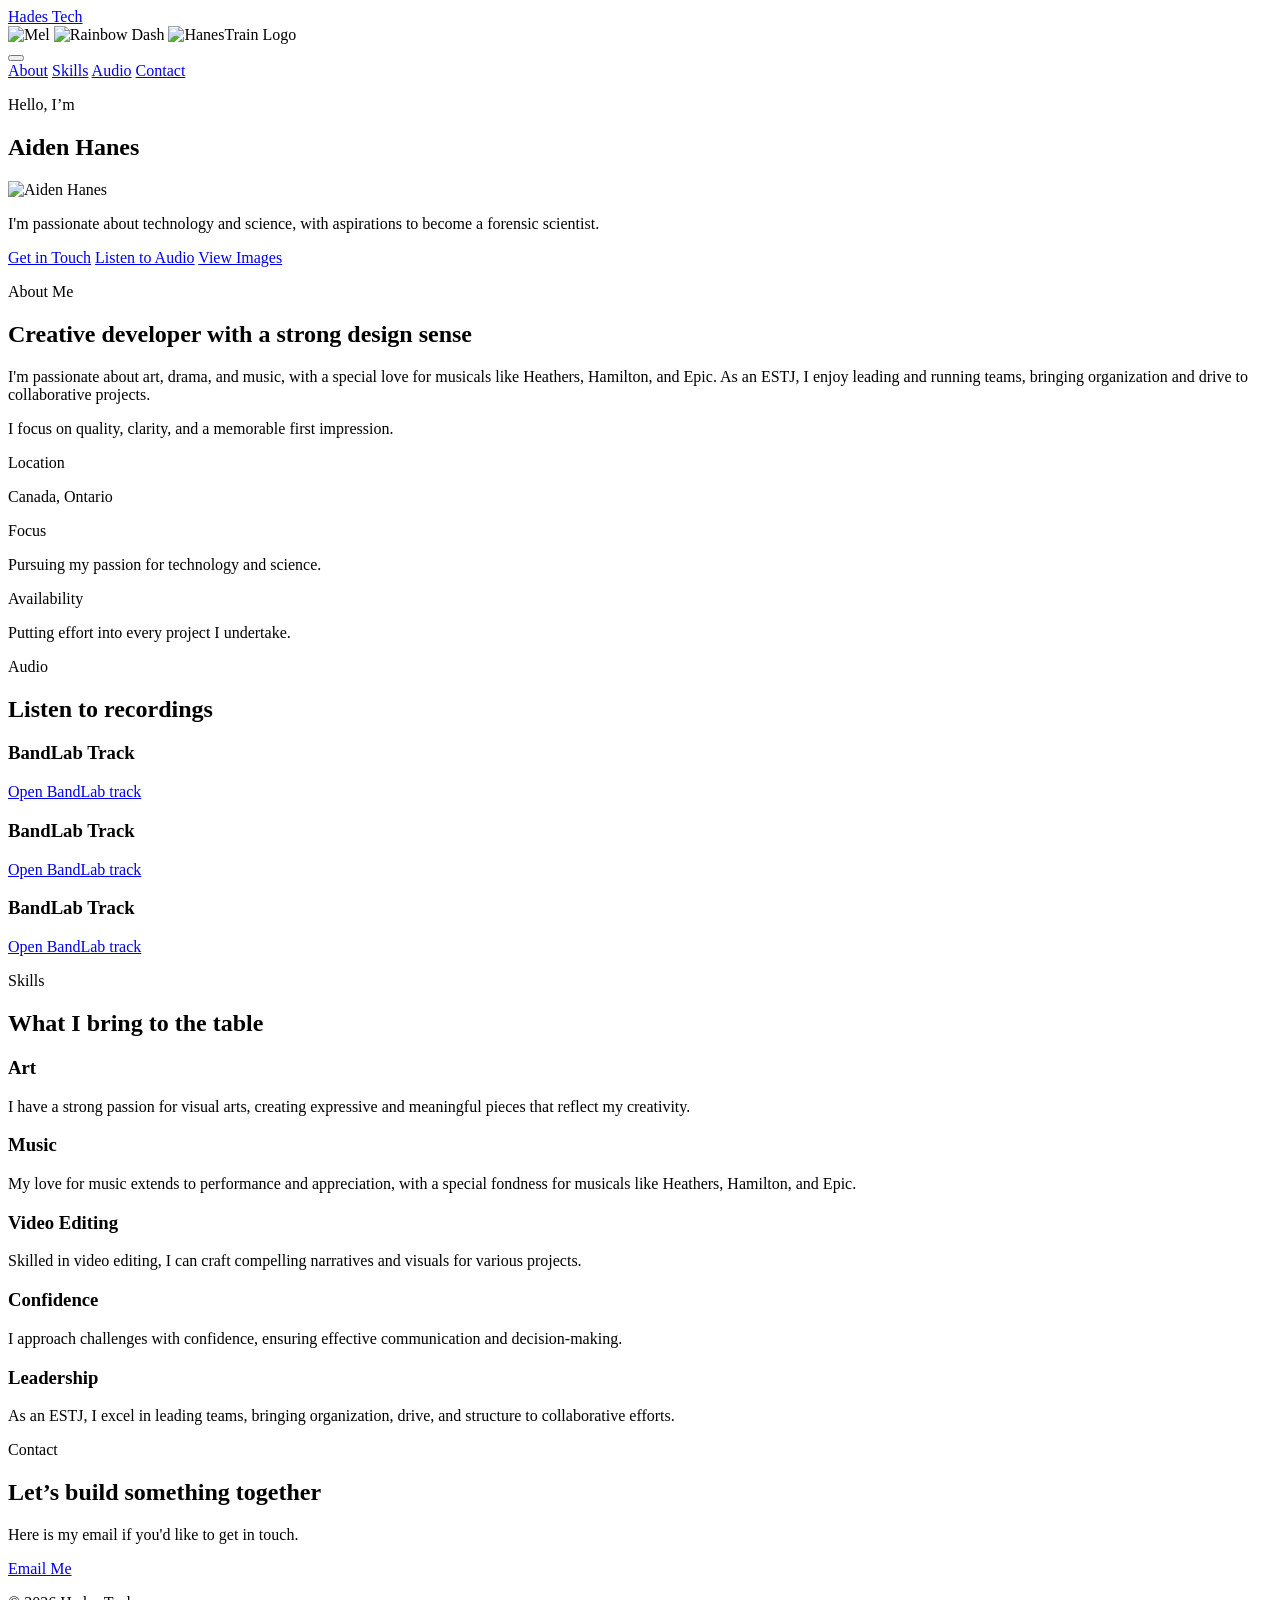
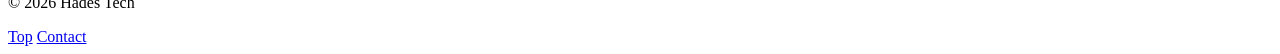
==== index.html @ f9fb09ff "Update index.html" ====
<!DOCTYPE html>
<html lang="en">
<head>
  <meta charset="UTF-8" />
  <meta name="viewport" content="width=device-width, initial-scale=1.0" />
  <title>Portfolio | Hades Tech</title>
  <link rel="stylesheet" href="style.css" />
</head>
<body>
  <header class="site-header">
    <div class="container header-inner">
      <a class="brand" href="#hero">Hades Tech</a>
      <div class="header-images">
        <img src="assets/images/mel.jpg" alt="Mel" width="40" height="40">
        <img src="assets/images/rainbowdash.png" alt="Rainbow Dash" width="40" height="40">
        <img src="assets/images/hanestrain-logo.png" alt="HanesTrain Logo" width="40" height="40">
      </div>
      <button class="menu-toggle" aria-label="Open navigation menu">
        <span></span>
        <span></span>
        <span></span>
      </button>
      <nav class="site-nav">
        <a href="#about">About</a>
        <a href="#skills">Skills</a>
        <a href="#audio">Audio</a>
       <a href="#contact">Contact</a>
      </nav>
    </div>
  </header>

  <main>
    <section id="hero" class="hero-section">
      <div class="container hero-content">
        <div>
          <p class="eyebrow">Hello, I’m</p>
          <h1>Aiden Hanes</h1>
          <img src="assets/images/mel.jpg" alt="Aiden Hanes" class="hero-image">
          <p class="hero-copy">
            I'm passionate about technology and science, with aspirations to become a forensic scientist.
          </p>
          <div class="hero-actions">
            <a class="button button-secondary" href="#contact">Get in Touch</a>
            <a class="button button-primary" href="#audio">Listen to Audio</a>
            <a class="button button-primary" href="image.html">View Images</a>
          </div>
        </div>
      </div>
    </section>

    <section id="about" class="section about-section">
      <div class="container section-grid">
        <div>
          <p class="section-label">About Me</p>
          <h2>Creative developer with a strong design sense</h2>
          <p>
            I'm passionate about art, drama, and music, with a special love for musicals like Heathers, Hamilton, and Epic. As an ESTJ, I enjoy leading and running teams, bringing organization and drive to collaborative projects.
          </p>
          <p>
             I focus on quality, clarity, and a memorable first impression.
          </p>
        </div>
        <div class="about-details">
          <div class="detail-card">
            <p class="detail-title">Location</p>
            <p>Canada, Ontario</p>
          </div>
          <div class="detail-card">
            <p class="detail-title">Focus</p>
            <p>Pursuing my passion for technology and science.</p>
          </div>
          <div class="detail-card">
            <p class="detail-title">Availability</p>
            <p>Putting effort into every project I undertake.</p>
          </div>
        </div>
      </div>
    </section>

    <section id="audio" class="section audio-section">
      <div class="container">
        <div class="section-header">
          <p class="section-label">Audio</p>
          <h2>Listen to recordings</h2>
        </div>
        <div class="audio-list">
          <article class="audio-card">
            <h3>BandLab Track</h3>
            <a class="audio-link" href="https://www.bandlab.com/track/e46d79a3-b43d-40a4-a438-607694c94a13?revId=f50d3609-789a-417a-8b14-43572eb4eda4" target="_blank" rel="noreferrer noopener">Open BandLab track</a>
          </article>
          <article class="audio-card">
            <h3>BandLab Track</h3>
            <a class="audio-link" href="https://www.bandlab.com/track/a0959986-128b-457a-b15f-94174213eafe?revId=00a93d42-bb22-49bb-a72e-1520cf7371cc" target="_blank" rel="noreferrer noopener">Open BandLab track</a>
          </article>
          <article class="audio-card">
            <h3>BandLab Track</h3>
            <a class="audio-link" href="https://www.bandlab.com/track/ae954075-3b9d-4df1-83f7-72c7af683a1f?revId=da7f4cff-ddca-462a-9aca-6076409076db" target="_blank" rel="noreferrer noopener">Open BandLab track</a>
          </article>
        </div>
      </div>
    </section>

    <section id="skills" class="section skills-section">
      <div class="container">
        <div class="section-header">
          <p class="section-label">Skills</p>
          <h2>What I bring to the table</h2>
        </div>
        <div class="skills-list">
          <div class="skill-item">
            <h3>Art</h3>
            <p>I have a strong passion for visual arts, creating expressive and meaningful pieces that reflect my creativity.</p>
          </div>
          <div class="skill-item">
            <h3>Music</h3>
            <p>My love for music extends to performance and appreciation, with a special fondness for musicals like Heathers, Hamilton, and Epic.</p>
          </div>
          <div class="skill-item">
            <h3>Video Editing</h3>
            <p>Skilled in video editing, I can craft compelling narratives and visuals for various projects.</p>
          </div>
          <div class="skill-item">
            <h3>Confidence</h3>
            <p>I approach challenges with confidence, ensuring effective communication and decision-making.</p>
          </div>
          <div class="skill-item">
            <h3>Leadership</h3>
            <p>As an ESTJ, I excel in leading teams, bringing organization, drive, and structure to collaborative efforts.</p>
          </div>
        </div>
      </div>
    </section>

    <section id="contact" class="section contact-section">
      <div class="container">
        <div class="section-header">
          <p class="section-label">Contact</p>
          <h2>Let’s build something together</h2>
        </div>
        <div class="contact-panel">
          <p>Here is my email if you'd like to get in touch.</p>
          <a class="button button-primary" href="mailto:inelly216@gmail.com">Email Me</a>
        </div>
      </div>
    </section>

  </main>

  <footer class="site-footer">
    <div class="container footer-content">
      <p>© 2026 Hades Tech</p>
      <div class="footer-links">
        <a href="#hero">Top</a>
        <a href="#contact">Contact</a>
      </div>
    </div>
  </footer>

  <script src="script.js"></script>
</body>
</html>
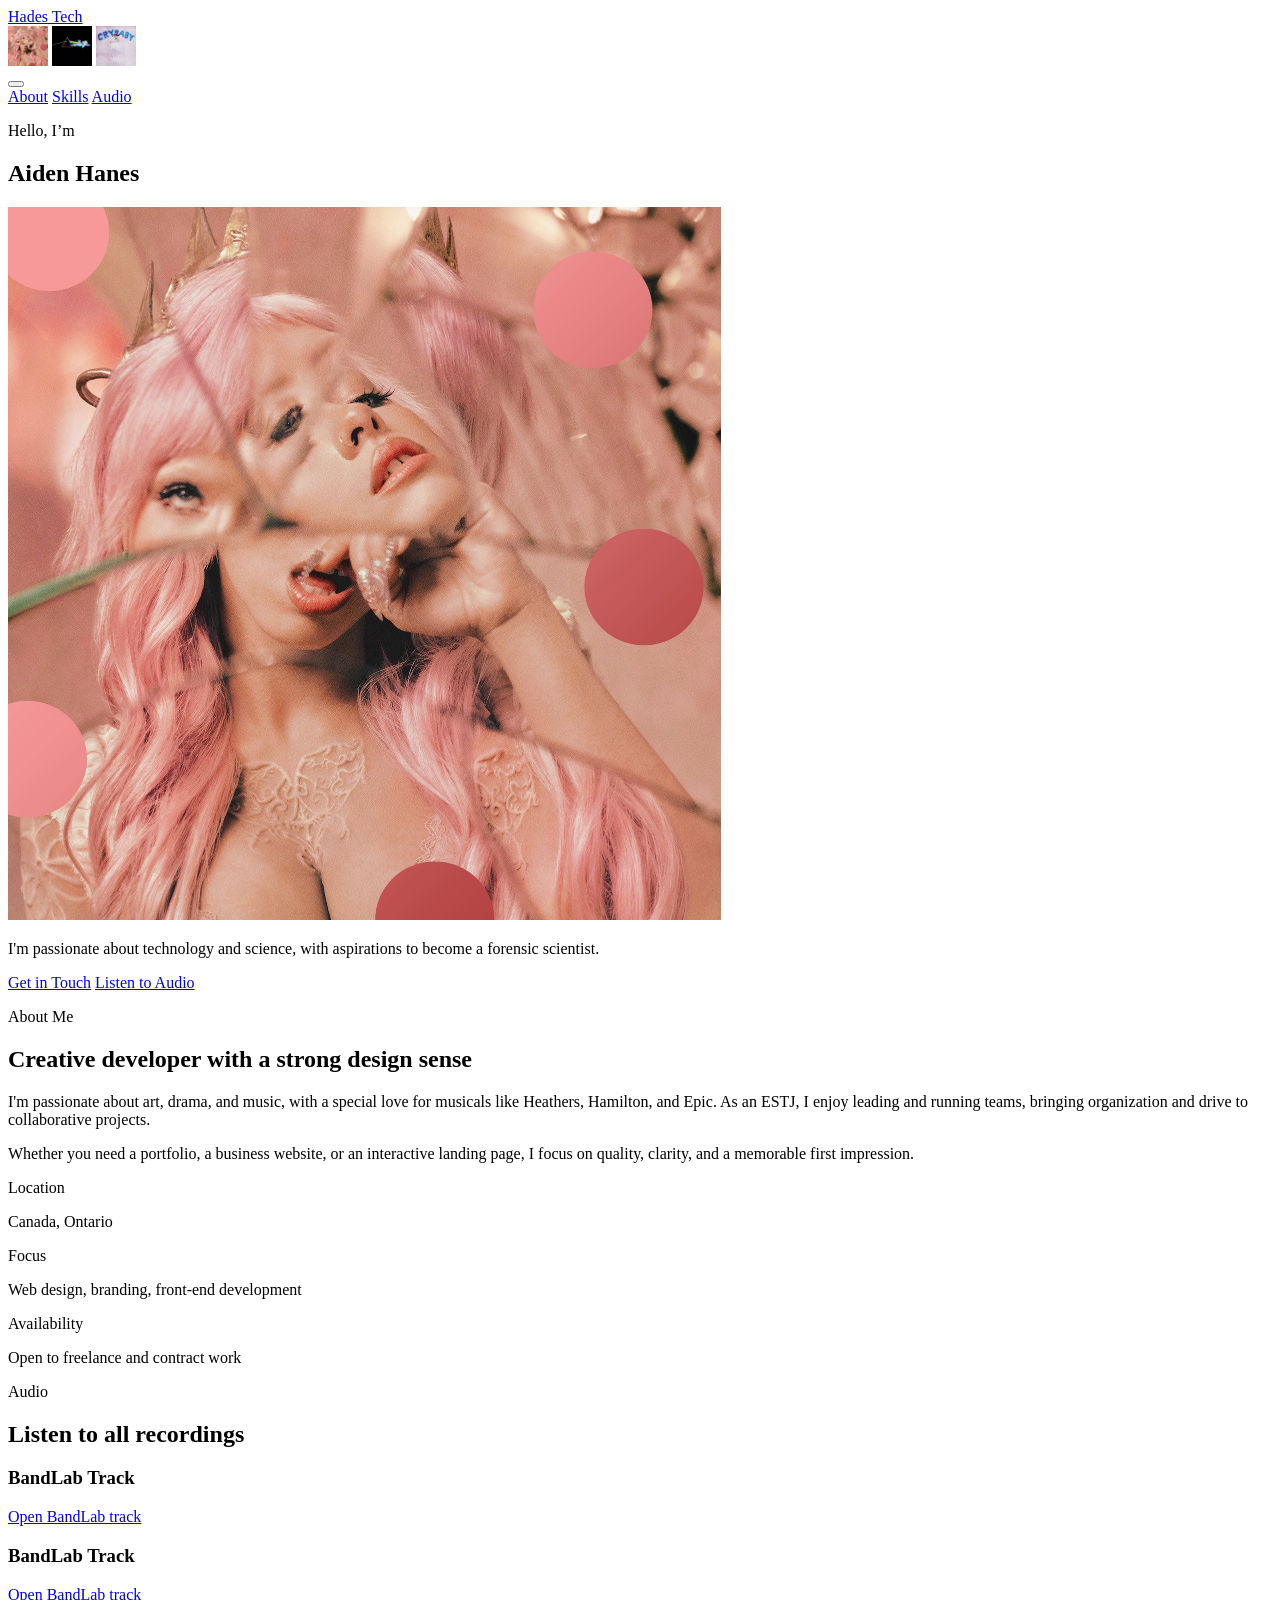
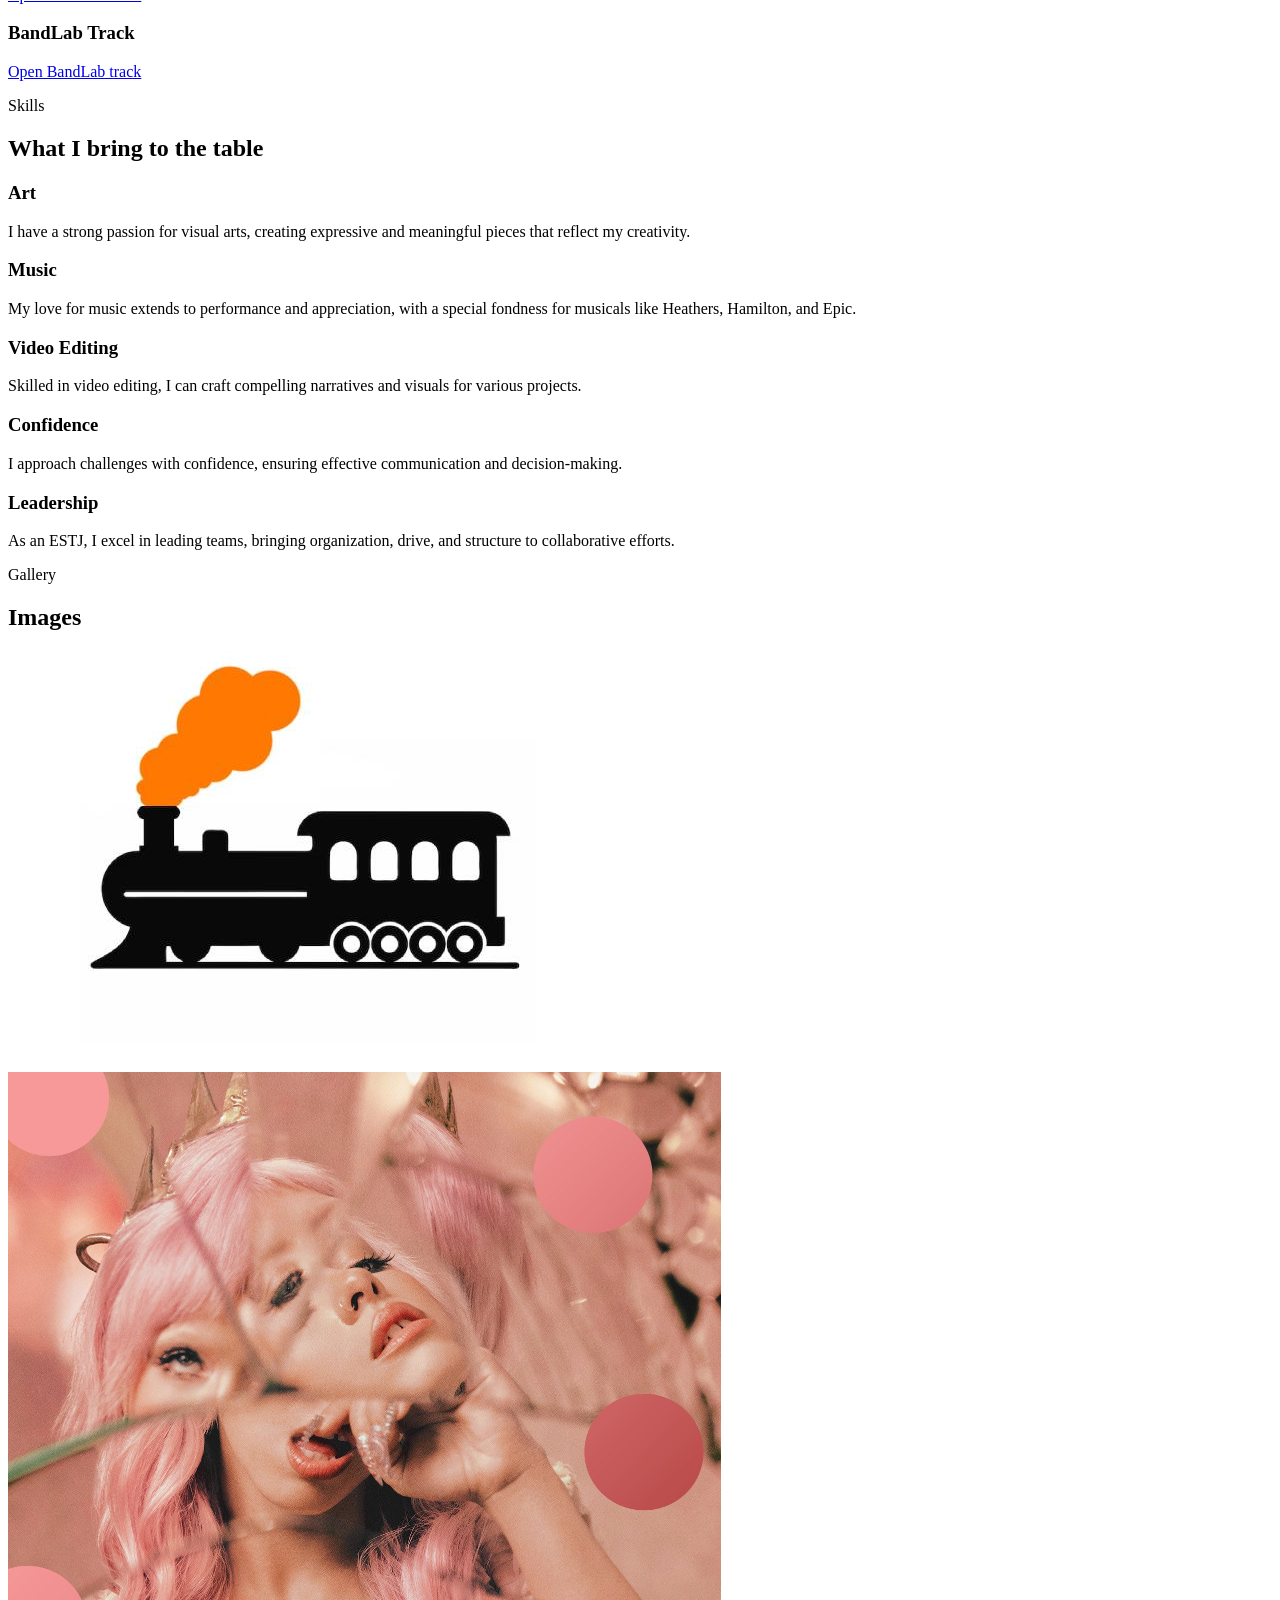
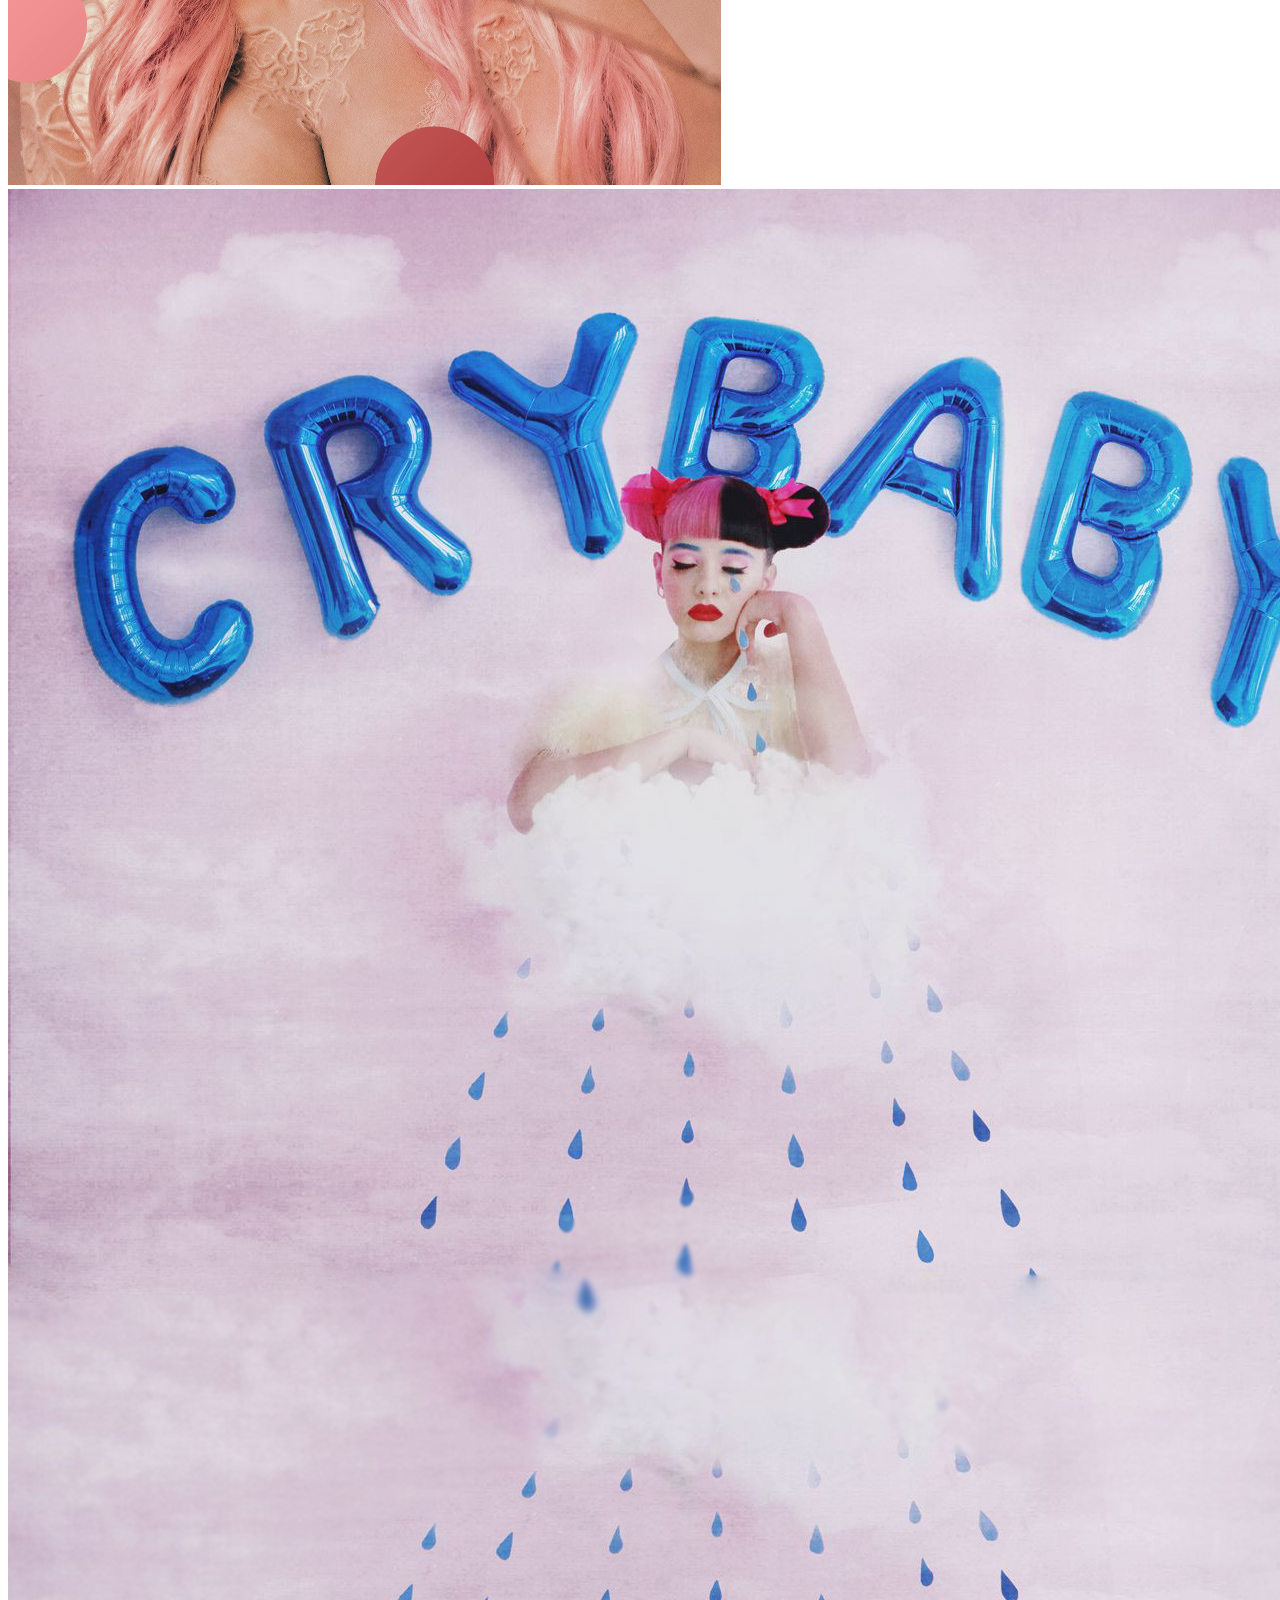
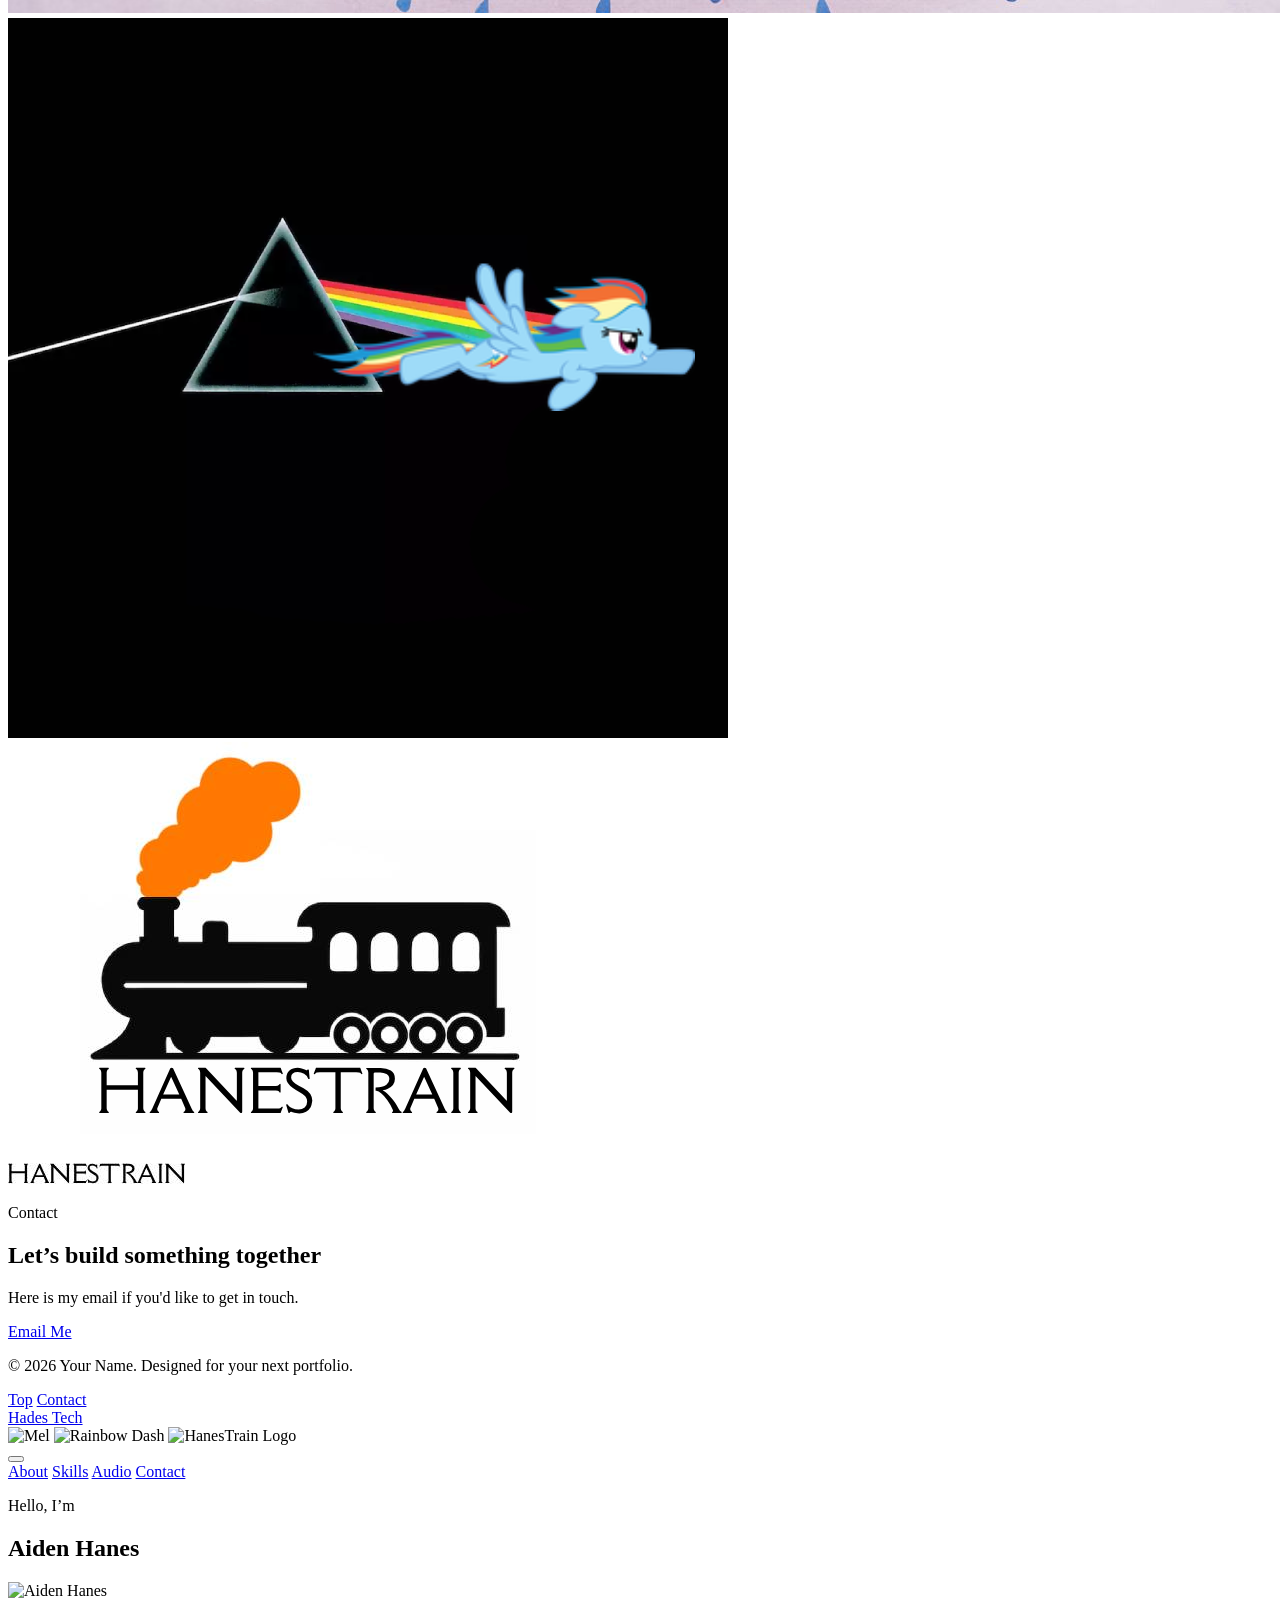
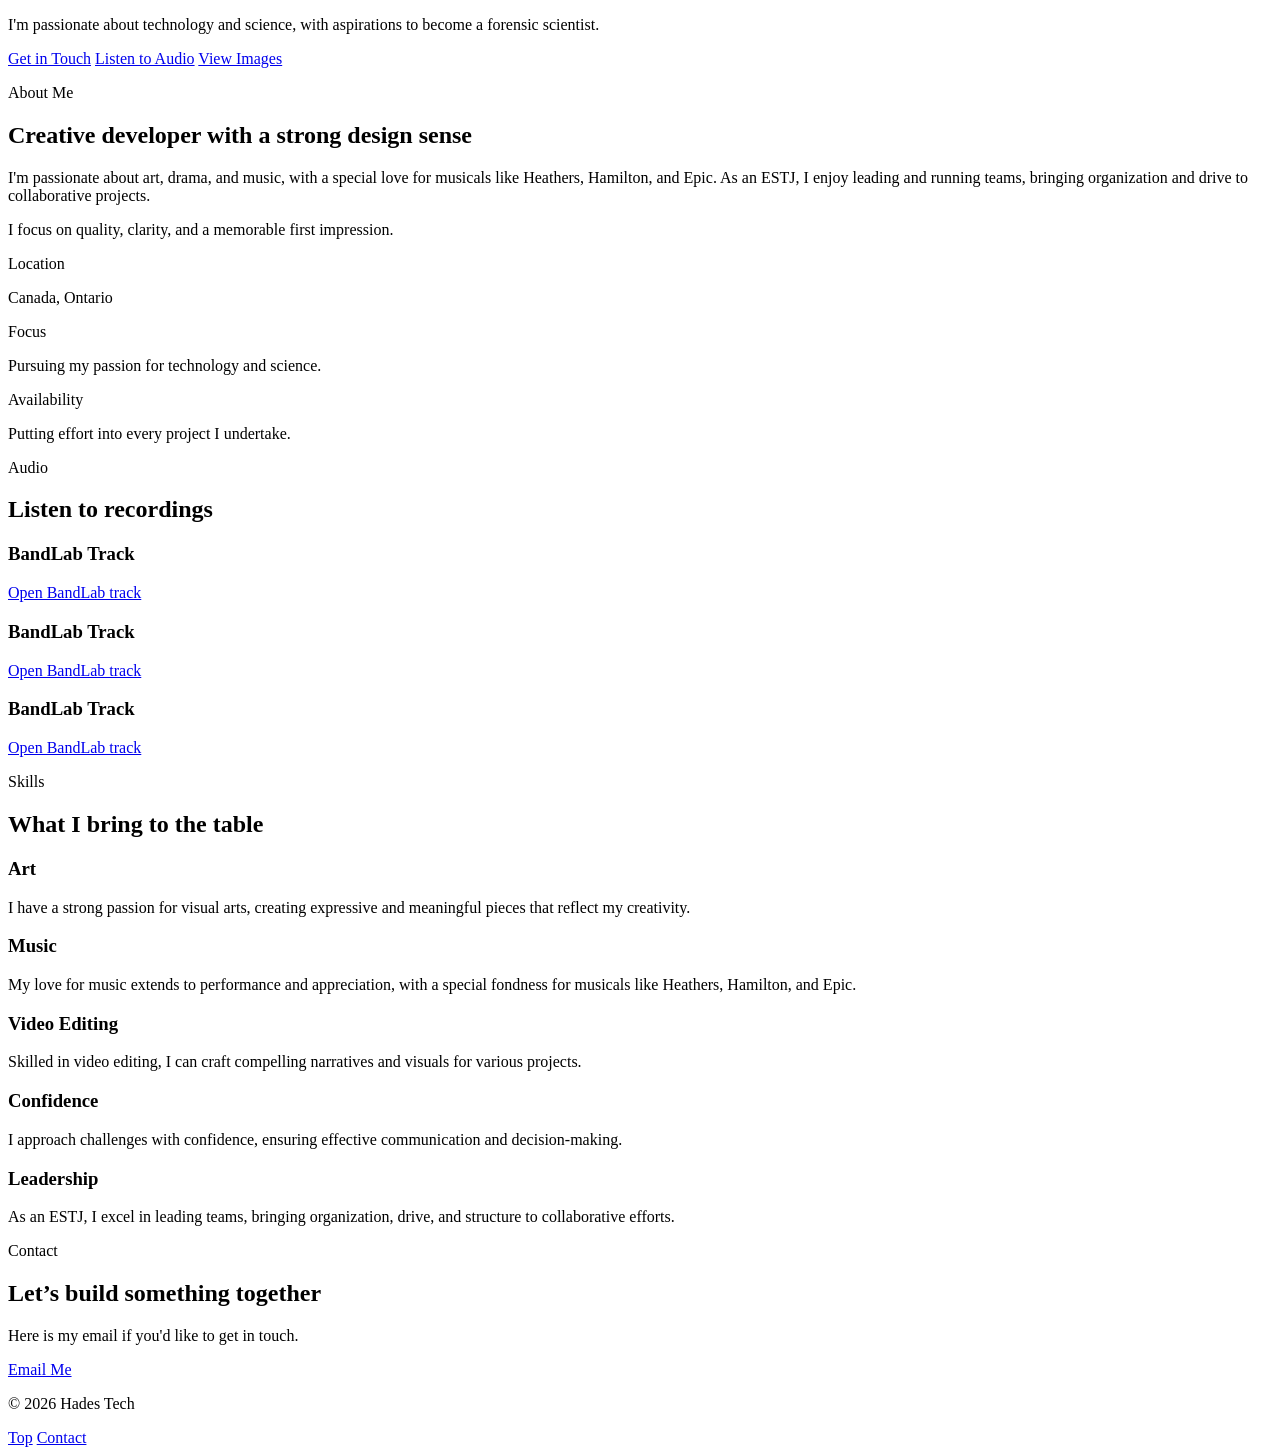
==== commit f094cb35: "Update index.html" ====
--- a/index.html
+++ b/index.html
@@ -1,3 +1,188 @@
+<!DOCTYPE html>
+<html lang="en">
+<head>
+  <meta charset="UTF-8" />
+  <meta name="viewport" content="width=device-width, initial-scale=1.0" />
+  <title>Portfolio | Hades Tech</title>
+  <link rel="stylesheet" href="style.css" />
+</head>
+<body>
+  <header class="site-header">
+    <div class="container header-inner">
+      <a class="brand" href="#hero">Hades Tech</a>
+      <div class="header-images">
+        <img src="images/mel.jpg" alt="Mel" width="40" height="40">
+        <img src="images/rainbowdash.png" alt="Rainbow Dash" width="40" height="40">
+        <img src="images/melanana.png" alt="Melanana" width="40" height="40">
+      </div>
+      <button class="menu-toggle" aria-label="Open navigation menu">
+        <span></span>
+        <span></span>
+        <span></span>
+      </button>
+      <nav class="site-nav">
+        <a href="#about">About</a>
+        <a href="#skills">Skills</a>
+        <a href="#audio">Audio</a>
+      </nav>
+    </div>
+  </header>
+
+  <main>
+    <section id="hero" class="hero-section">
+      <div class="container hero-content">
+        <div>
+          <p class="eyebrow">Hello, I’m</p>
+          <h1>Aiden Hanes</h1>
+          <img src="images/mel.jpg" alt="Aiden Hanes" class="hero-image">
+          <p class="hero-copy">
+            I'm passionate about technology and science, with aspirations to become a forensic scientist.
+          </p>
+          <div class="hero-actions">
+            <a class="button button-secondary" href="#contact">Get in Touch</a>
+            <a class="button button-primary" href="#audio">Listen to Audio</a>
+          </div>
+        </div>
+      </div>
+    </section>
+
+    <section id="about" class="section about-section">
+      <div class="container section-grid">
+        <div>
+          <p class="section-label">About Me</p>
+          <h2>Creative developer with a strong design sense</h2>
+          <p>
+            I'm passionate about art, drama, and music, with a special love for musicals like Heathers, Hamilton, and Epic. As an ESTJ, I enjoy leading and running teams, bringing organization and drive to collaborative projects.
+          </p>
+          <p>
+            Whether you need a portfolio, a business website, or an interactive landing page, I focus on quality, clarity, and a memorable first impression.
+          </p>
+        </div>
+        <div class="about-details">
+          <div class="detail-card">
+            <p class="detail-title">Location</p>
+            <p>Canada, Ontario</p>
+          </div>
+          <div class="detail-card">
+            <p class="detail-title">Focus</p>
+            <p>Web design, branding, front-end development</p>
+          </div>
+          <div class="detail-card">
+            <p class="detail-title">Availability</p>
+            <p>Open to freelance and contract work</p>
+          </div>
+        </div>
+      </div>
+    </section>
+
+    <section id="audio" class="section audio-section">
+      <div class="container">
+        <div class="section-header">
+          <p class="section-label">Audio</p>
+          <h2>Listen to all recordings</h2>
+        </div>
+        <div class="audio-list">
+          <article class="audio-card">
+            <h3>BandLab Track</h3>
+            <a class="audio-link" href="https://www.bandlab.com/track/e46d79a3-b43d-40a4-a438-607694c94a13?revId=f50d3609-789a-417a-8b14-43572eb4eda4" target="_blank" rel="noreferrer noopener">Open BandLab track</a>
+          </article>
+          <article class="audio-card">
+            <h3>BandLab Track</h3>
+            <a class="audio-link" href="https://www.bandlab.com/track/a0959986-128b-457a-b15f-94174213eafe?revId=00a93d42-bb22-49bb-a72e-1520cf7371cc" target="_blank" rel="noreferrer noopener">Open BandLab track</a>
+          </article>
+          <article class="audio-card">
+            <h3>BandLab Track</h3>
+            <a class="audio-link" href="https://www.bandlab.com/track/ae954075-3b9d-4df1-83f7-72c7af683a1f?revId=da7f4cff-ddca-462a-9aca-6076409076db" target="_blank" rel="noreferrer noopener">Open BandLab track</a>
+          </article>
+        </div>
+      </div>
+    </section>
+
+    <section id="skills" class="section skills-section">
+      <div class="container">
+        <div class="section-header">
+          <p class="section-label">Skills</p>
+          <h2>What I bring to the table</h2>
+        </div>
+        <div class="skills-list">
+          <div class="skill-item">
+            <h3>Art</h3>
+            <p>I have a strong passion for visual arts, creating expressive and meaningful pieces that reflect my creativity.</p>
+          </div>
+          <div class="skill-item">
+            <h3>Music</h3>
+            <p>My love for music extends to performance and appreciation, with a special fondness for musicals like Heathers, Hamilton, and Epic.</p>
+          </div>
+          <div class="skill-item">
+            <h3>Video Editing</h3>
+            <p>Skilled in video editing, I can craft compelling narratives and visuals for various projects.</p>
+          </div>
+          <div class="skill-item">
+            <h3>Confidence</h3>
+            <p>I approach challenges with confidence, ensuring effective communication and decision-making.</p>
+          </div>
+          <div class="skill-item">
+            <h3>Leadership</h3>
+            <p>As an ESTJ, I excel in leading teams, bringing organization, drive, and structure to collaborative efforts.</p>
+          </div>
+        </div>
+      </div>
+    </section>
+
+    <section id="gallery" class="section gallery-section">
+      <div class="container">
+        <div class="section-header">
+          <p class="section-label">Gallery</p>
+          <h2>Images</h2>
+        </div>
+        <div class="gallery-grid">
+          <div class="gallery-item">
+            <img src="images/train.jpg" alt="Train" />
+          </div>
+          <div class="gallery-item">
+            <img src="images/mel.jpg" alt="Mel" />
+          </div>
+          <div class="gallery-item">
+            <img src="images/melanana.png" alt="Malanana" />
+          </div>
+          <div class="gallery-item">
+            <img src="images/rainbowdash.png" alt="Rainbow Dash" />
+          </div>
+          <div class="gallery-item">
+            <img src="images/hanestrain-logo.png" alt="New Project" />
+          </div>
+          <div class="gallery-item">
+            <img src="images/hanestrain-words.jpg" alt="Train" />
+          </div>
+        </div>
+      </div>
+    </section>
+
+    <section id="contact" class="section contact-section">
+      <div class="container contact-card">
+        <div>
+          <p class="section-label">Contact</p>
+          <h2>Let’s build something together</h2>
+          <p>Here is my email if you'd like to get in touch.</p>
+        </div>
+        <a class="button button-primary" href="mailto:inelly216@gmail.com">Email Me</a>
+      </div>
+    </section>
+  </main>
+
+  <footer class="site-footer">
+    <div class="container footer-content">
+      <p>© 2026 Your Name. Designed for your next portfolio.</p>
+      <div class="footer-links">
+        <a href="#hero">Top</a>
+        <a href="#contact">Contact</a>
+      </div>
+    </div>
+  </footer>
+
+  <script src="script.js"></script>
+</body>
+</html>
 <!DOCTYPE html>
 <html lang="en">
 <head>
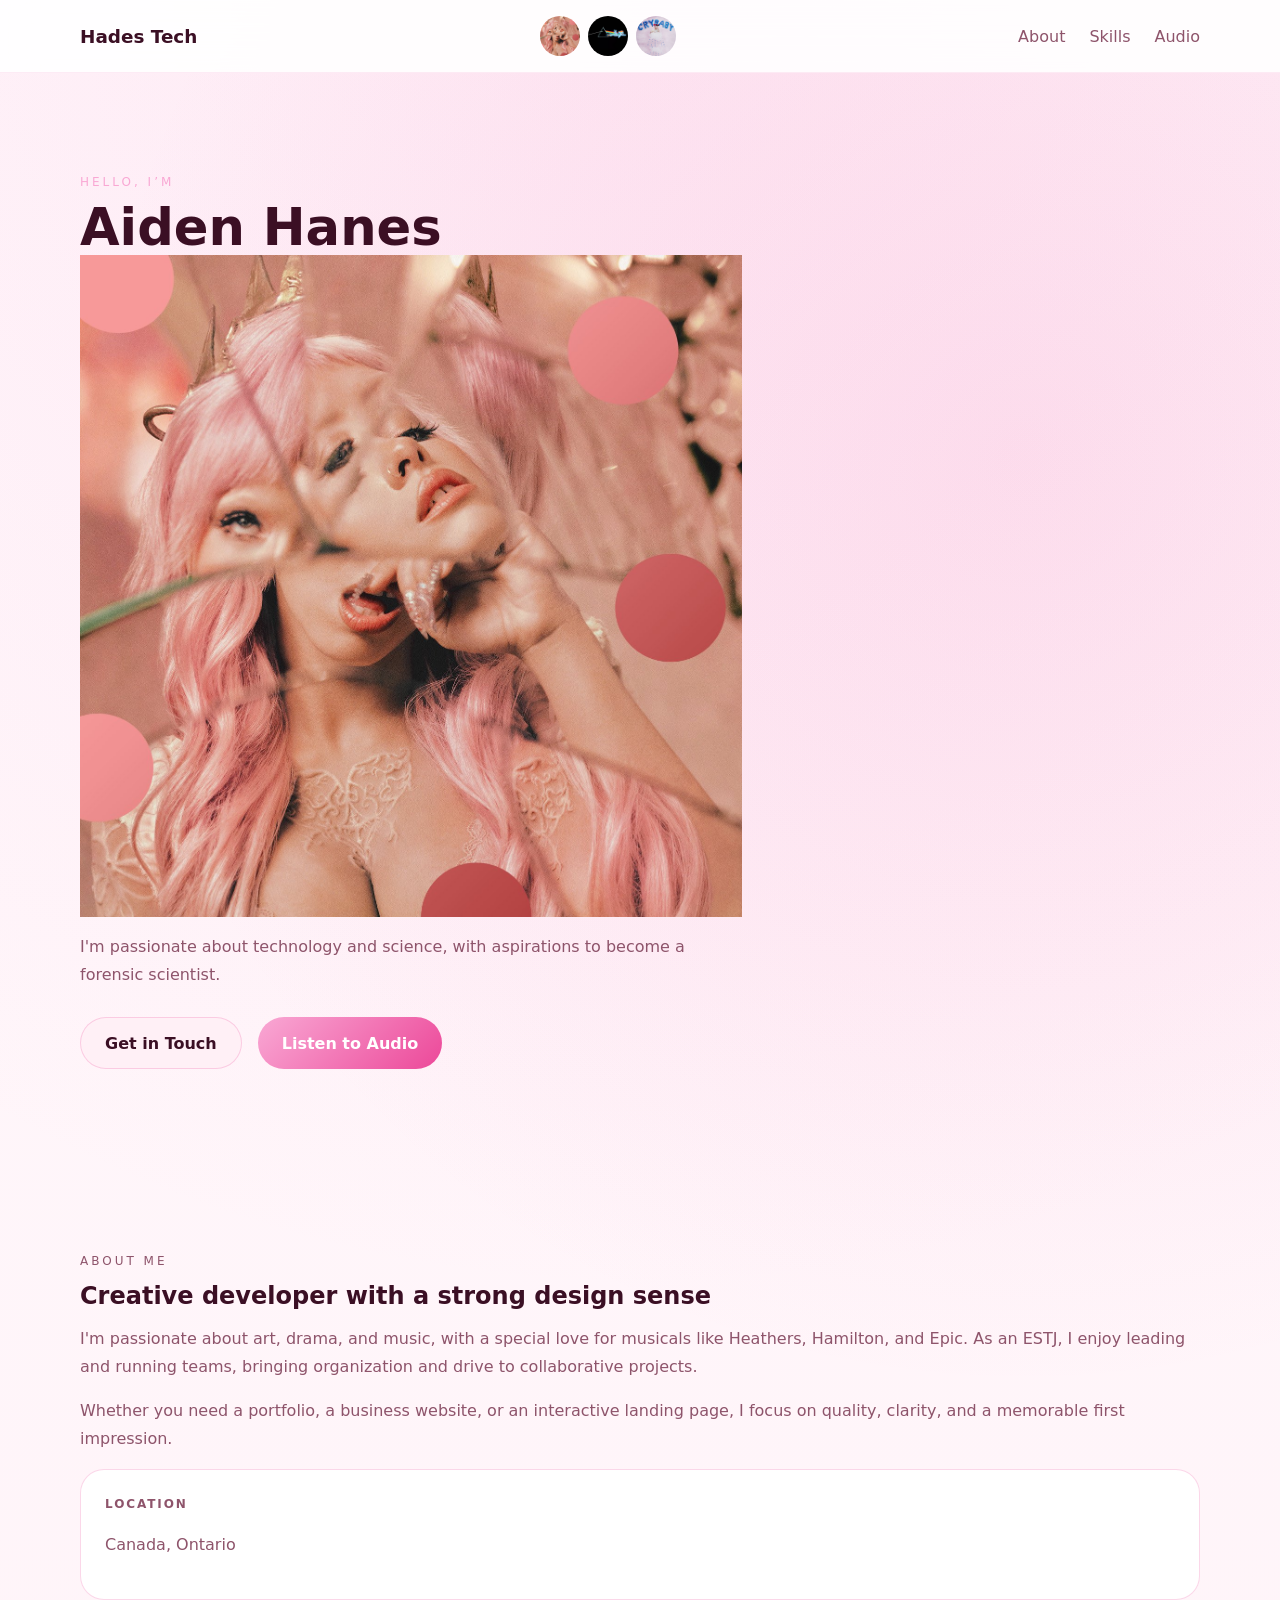
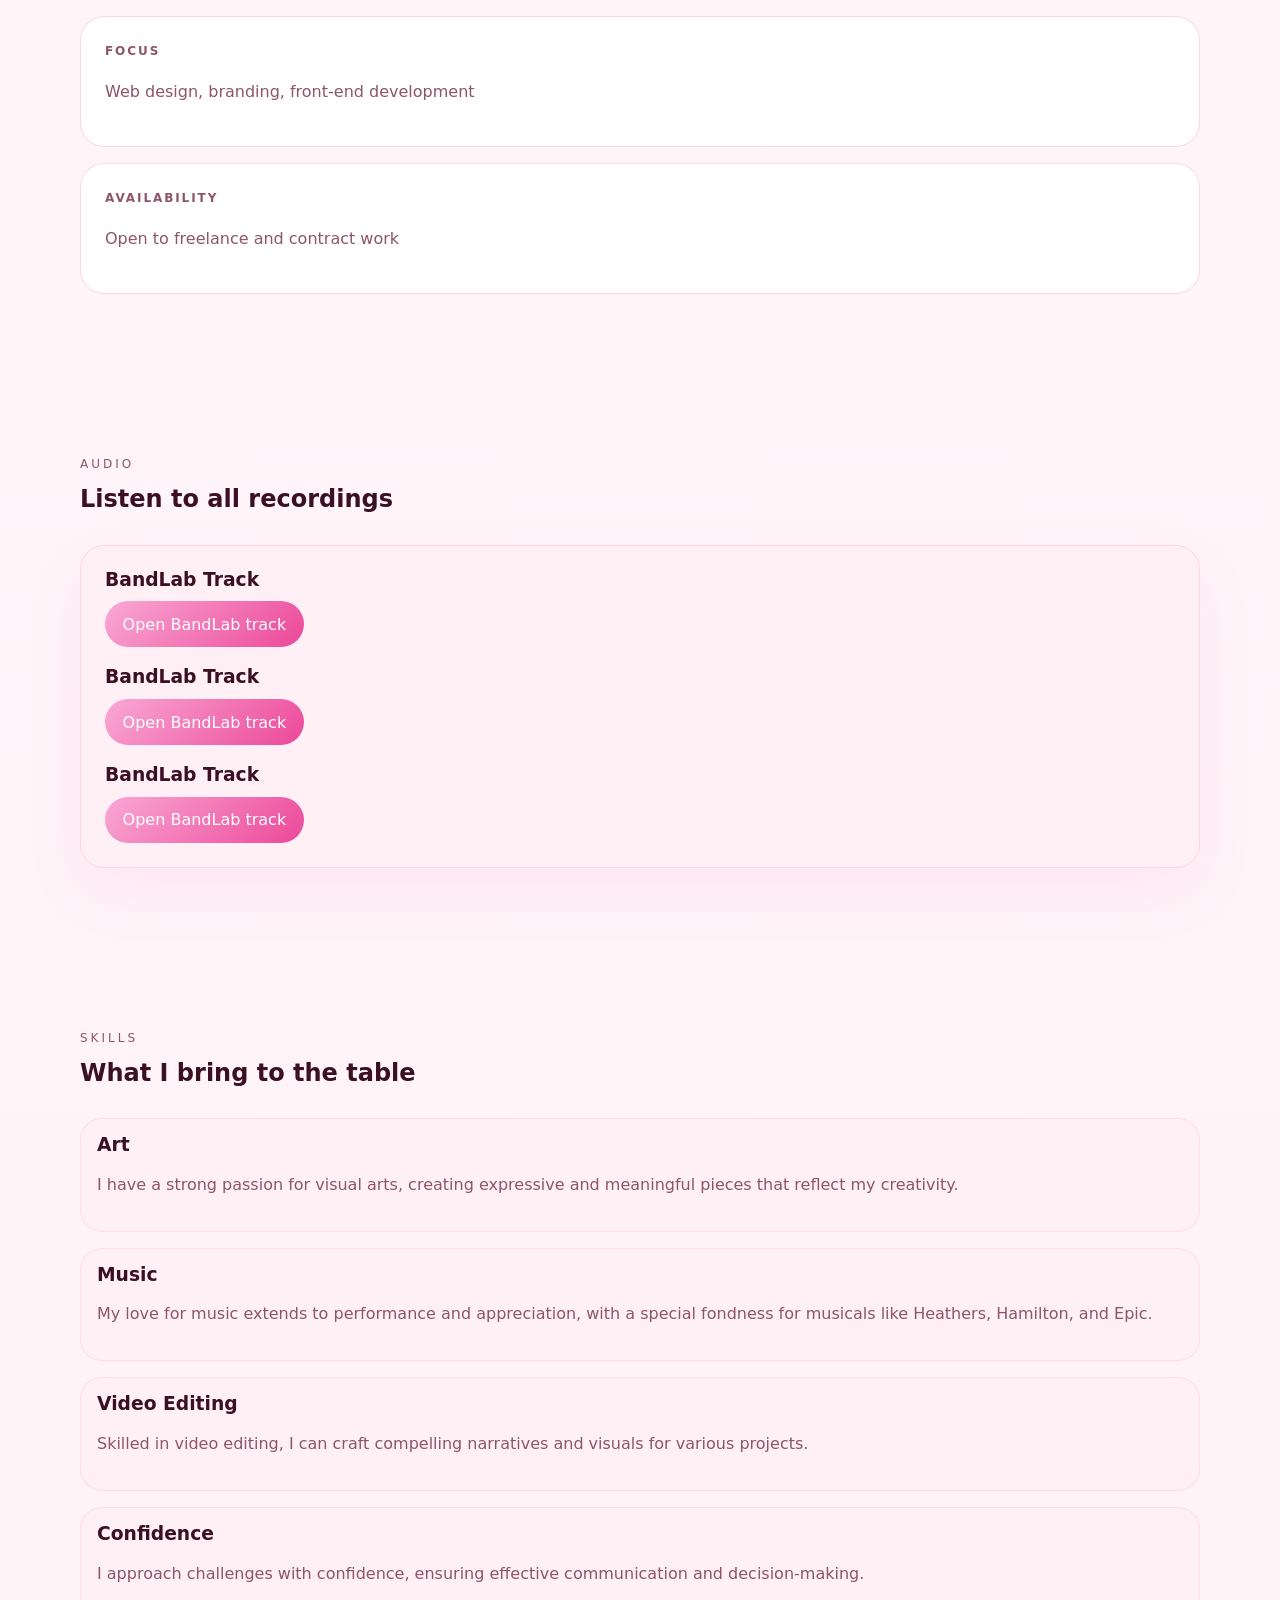
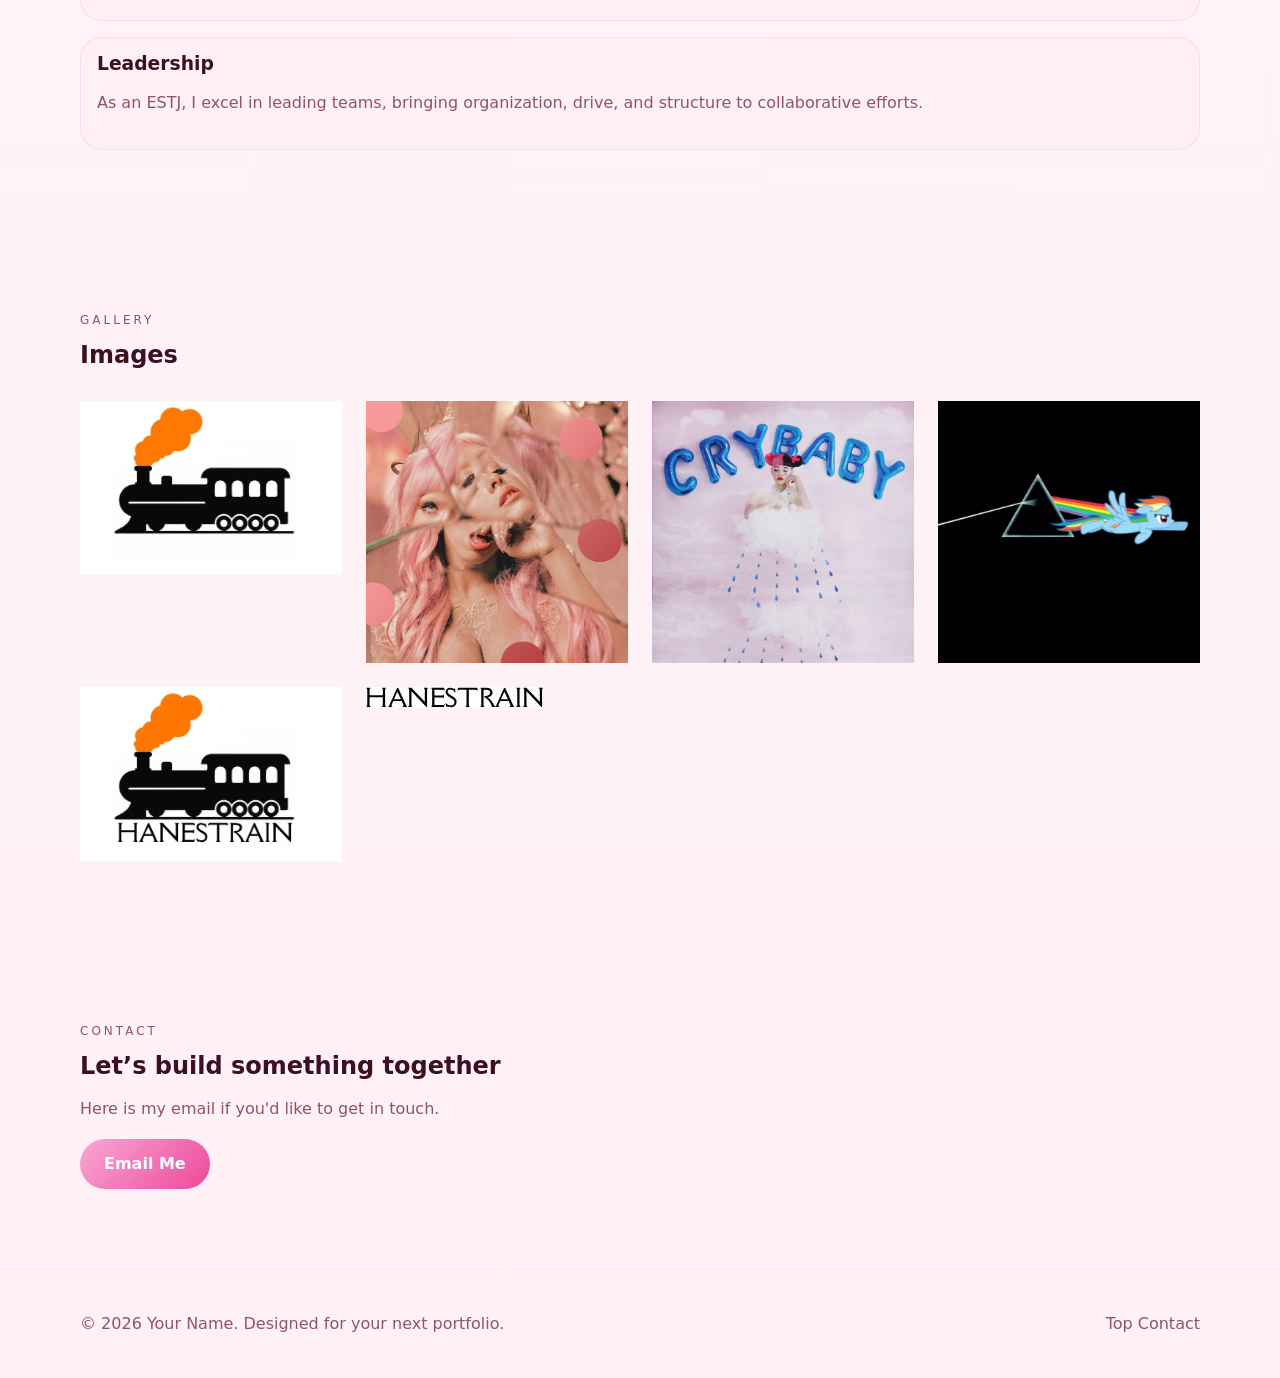
==== commit 1254d1a8: "Update index.html" ====
--- a/index.html
+++ b/index.html
@@ -183,165 +183,3 @@
   <script src="script.js"></script>
 </body>
 </html>
-<!DOCTYPE html>
-<html lang="en">
-<head>
-  <meta charset="UTF-8" />
-  <meta name="viewport" content="width=device-width, initial-scale=1.0" />
-  <title>Portfolio | Hades Tech</title>
-  <link rel="stylesheet" href="style.css" />
-</head>
-<body>
-  <header class="site-header">
-    <div class="container header-inner">
-      <a class="brand" href="#hero">Hades Tech</a>
-      <div class="header-images">
-        <img src="assets/images/mel.jpg" alt="Mel" width="40" height="40">
-        <img src="assets/images/rainbowdash.png" alt="Rainbow Dash" width="40" height="40">
-        <img src="assets/images/hanestrain-logo.png" alt="HanesTrain Logo" width="40" height="40">
-      </div>
-      <button class="menu-toggle" aria-label="Open navigation menu">
-        <span></span>
-        <span></span>
-        <span></span>
-      </button>
-      <nav class="site-nav">
-        <a href="#about">About</a>
-        <a href="#skills">Skills</a>
-        <a href="#audio">Audio</a>
-       <a href="#contact">Contact</a>
-      </nav>
-    </div>
-  </header>
-
-  <main>
-    <section id="hero" class="hero-section">
-      <div class="container hero-content">
-        <div>
-          <p class="eyebrow">Hello, I’m</p>
-          <h1>Aiden Hanes</h1>
-          <img src="assets/images/mel.jpg" alt="Aiden Hanes" class="hero-image">
-          <p class="hero-copy">
-            I'm passionate about technology and science, with aspirations to become a forensic scientist.
-          </p>
-          <div class="hero-actions">
-            <a class="button button-secondary" href="#contact">Get in Touch</a>
-            <a class="button button-primary" href="#audio">Listen to Audio</a>
-            <a class="button button-primary" href="image.html">View Images</a>
-          </div>
-        </div>
-      </div>
-    </section>
-
-    <section id="about" class="section about-section">
-      <div class="container section-grid">
-        <div>
-          <p class="section-label">About Me</p>
-          <h2>Creative developer with a strong design sense</h2>
-          <p>
-            I'm passionate about art, drama, and music, with a special love for musicals like Heathers, Hamilton, and Epic. As an ESTJ, I enjoy leading and running teams, bringing organization and drive to collaborative projects.
-          </p>
-          <p>
-             I focus on quality, clarity, and a memorable first impression.
-          </p>
-        </div>
-        <div class="about-details">
-          <div class="detail-card">
-            <p class="detail-title">Location</p>
-            <p>Canada, Ontario</p>
-          </div>
-          <div class="detail-card">
-            <p class="detail-title">Focus</p>
-            <p>Pursuing my passion for technology and science.</p>
-          </div>
-          <div class="detail-card">
-            <p class="detail-title">Availability</p>
-            <p>Putting effort into every project I undertake.</p>
-          </div>
-        </div>
-      </div>
-    </section>
-
-    <section id="audio" class="section audio-section">
-      <div class="container">
-        <div class="section-header">
-          <p class="section-label">Audio</p>
-          <h2>Listen to recordings</h2>
-        </div>
-        <div class="audio-list">
-          <article class="audio-card">
-            <h3>BandLab Track</h3>
-            <a class="audio-link" href="https://www.bandlab.com/track/e46d79a3-b43d-40a4-a438-607694c94a13?revId=f50d3609-789a-417a-8b14-43572eb4eda4" target="_blank" rel="noreferrer noopener">Open BandLab track</a>
-          </article>
-          <article class="audio-card">
-            <h3>BandLab Track</h3>
-            <a class="audio-link" href="https://www.bandlab.com/track/a0959986-128b-457a-b15f-94174213eafe?revId=00a93d42-bb22-49bb-a72e-1520cf7371cc" target="_blank" rel="noreferrer noopener">Open BandLab track</a>
-          </article>
-          <article class="audio-card">
-            <h3>BandLab Track</h3>
-            <a class="audio-link" href="https://www.bandlab.com/track/ae954075-3b9d-4df1-83f7-72c7af683a1f?revId=da7f4cff-ddca-462a-9aca-6076409076db" target="_blank" rel="noreferrer noopener">Open BandLab track</a>
-          </article>
-        </div>
-      </div>
-    </section>
-
-    <section id="skills" class="section skills-section">
-      <div class="container">
-        <div class="section-header">
-          <p class="section-label">Skills</p>
-          <h2>What I bring to the table</h2>
-        </div>
-        <div class="skills-list">
-          <div class="skill-item">
-            <h3>Art</h3>
-            <p>I have a strong passion for visual arts, creating expressive and meaningful pieces that reflect my creativity.</p>
-          </div>
-          <div class="skill-item">
-            <h3>Music</h3>
-            <p>My love for music extends to performance and appreciation, with a special fondness for musicals like Heathers, Hamilton, and Epic.</p>
-          </div>
-          <div class="skill-item">
-            <h3>Video Editing</h3>
-            <p>Skilled in video editing, I can craft compelling narratives and visuals for various projects.</p>
-          </div>
-          <div class="skill-item">
-            <h3>Confidence</h3>
-            <p>I approach challenges with confidence, ensuring effective communication and decision-making.</p>
-          </div>
-          <div class="skill-item">
-            <h3>Leadership</h3>
-            <p>As an ESTJ, I excel in leading teams, bringing organization, drive, and structure to collaborative efforts.</p>
-          </div>
-        </div>
-      </div>
-    </section>
-
-    <section id="contact" class="section contact-section">
-      <div class="container">
-        <div class="section-header">
-          <p class="section-label">Contact</p>
-          <h2>Let’s build something together</h2>
-        </div>
-        <div class="contact-panel">
-          <p>Here is my email if you'd like to get in touch.</p>
-          <a class="button button-primary" href="mailto:inelly216@gmail.com">Email Me</a>
-        </div>
-      </div>
-    </section>
-
-  </main>
-
-  <footer class="site-footer">
-    <div class="container footer-content">
-      <p>© 2026 Hades Tech</p>
-      <div class="footer-links">
-        <a href="#hero">Top</a>
-        <a href="#contact">Contact</a>
-      </div>
-    </div>
-  </footer>
-
-  <script src="script.js"></script>
-</body>
-</html>
-
--- a/style.css
+++ b/style.css
@@ -0,0 +1,460 @@
+:root {
+  color-scheme: light;
+  --bg: #fff3f8;
+  --surface: rgba(255, 255, 255, 0.95);
+  --surface-strong: #ffe7ef;
+  --text: #3b0f24;
+  --muted: #8e546b;
+  --accent: #f9a8d4;
+  --accent-strong: #ec4899;
+  --border: rgba(236, 72, 153, 0.22);
+  --shadow: 0 24px 80px rgba(236, 72, 153, 0.12);
+}
+
+* {
+  box-sizing: border-box;
+}
+
+html {
+  scroll-behavior: smooth;
+}
+
+body {
+  margin: 0;
+  font-family: Inter, system-ui, -apple-system, BlinkMacSystemFont, "Segoe UI", sans-serif;
+  background: radial-gradient(circle at top, rgba(249, 168, 212, 0.18), transparent 28%),
+    radial-gradient(circle at 80% 10%, rgba(236, 72, 153, 0.12), transparent 22%),
+    linear-gradient(180deg, #fff7fb 0%, #fff1f6 100%);
+  color: var(--text);
+}
+
+img {
+  max-width: 100%;
+  display: block;
+}
+
+.container {
+  width: min(1120px, calc(100% - 2rem));
+  margin: 0 auto;
+}
+
+.site-header {
+  position: sticky;
+  top: 0;
+  z-index: 10;
+  backdrop-filter: blur(18px);
+  background: rgba(255, 255, 255, 0.9);
+  border-bottom: 1px solid rgba(236, 72, 153, 0.1);
+}
+
+.header-inner {
+  display: flex;
+  align-items: center;
+  justify-content: space-between;
+  gap: 1rem;
+  padding: 1rem 0;
+}
+
+.brand {
+  color: var(--text);
+  font-size: 1.15rem;
+  font-weight: 700;
+  text-decoration: none;
+}
+
+.header-images {
+  display: flex;
+  align-items: center;
+  gap: 0.5rem;
+}
+
+.header-images img {
+  border-radius: 50%;
+  object-fit: cover;
+}
+
+.site-nav {
+  display: flex;
+  align-items: center;
+  gap: 1.5rem;
+}
+
+.site-nav a,
+.footer-links a {
+  color: var(--muted);
+  text-decoration: none;
+  transition: color 0.2s ease;
+}
+
+.site-nav a:hover,
+.footer-links a:hover {
+  color: var(--accent);
+}
+
+.menu-toggle {
+  display: none;
+  width: 2.5rem;
+  height: 2.5rem;
+  border: none;
+  background: transparent;
+  cursor: pointer;
+  padding: 0;
+}
+
+.menu-toggle span {
+  display: block;
+  width: 100%;
+  height: 2px;
+  margin: 6px 0;
+  background: var(--text);
+}
+
+.hero-section {
+  padding: clamp(4rem, 8vw, 8rem) 0;
+}
+
+.hero-content {
+  display: grid;
+  grid-template-columns: minmax(0, 1.4fr) minmax(280px, 0.9fr);
+  gap: 2rem;
+  align-items: center;
+}
+
+.eyebrow,
+.section-label {
+  margin: 0 0 0.75rem;
+  color: var(--accent);
+  text-transform: uppercase;
+  letter-spacing: 0.25em;
+  font-size: 0.75rem;
+}
+
+h1,
+h2,
+h3 {
+  margin: 0;
+  line-height: 1.05;
+}
+
+h1 {
+  font-size: clamp(2.5rem, 4vw, 4rem);
+}
+
+.hero-copy,
+.section p,
+.detail-card p,
+.footer-content p {
+  color: var(--muted);
+  line-height: 1.75;
+}
+
+.hero-actions {
+  display: flex;
+  flex-wrap: wrap;
+  gap: 1rem;
+  margin-top: 1.75rem;
+}
+
+.button {
+  display: inline-flex;
+  align-items: center;
+  justify-content: center;
+  padding: 0.95rem 1.5rem;
+  border-radius: 999px;
+  font-weight: 600;
+  text-decoration: none;
+  transition: transform 0.2s ease, background-color 0.2s ease, color 0.2s ease;
+}
+
+.button:hover {
+  transform: translateY(-1px);
+}
+
+.button-primary {
+  background: linear-gradient(135deg, var(--accent), var(--accent-strong));
+  color: #fff;
+}
+
+.button-secondary {
+  border: 1px solid rgba(236, 72, 153, 0.22);
+  color: var(--text);
+  background: rgba(255, 240, 246, 0.95);
+}
+
+.hero-card {
+  padding: 2rem;
+  border: 1px solid var(--border);
+  background: var(--surface);
+  border-radius: 32px;
+  box-shadow: var(--shadow);
+}
+
+.card-title,
+.project-meta,
+.detail-title {
+  margin: 0 0 0.75rem;
+  font-weight: 700;
+  color: var(--accent);
+  text-transform: uppercase;
+  letter-spacing: 0.16em;
+  font-size: 0.75rem;
+}
+
+.card-meta {
+  margin-top: 1.25rem;
+  color: var(--muted);
+}
+
+.section {
+  padding: 5rem 0;
+}
+
+.section-header {
+  margin-bottom: 2rem;
+}
+
+  .connect-grid {
+    display: grid;
+    grid-template-columns: repeat(3, minmax(0, 1fr));
+    gap: 1.5rem;
+    align-items: start;
+  }
+
+  .connect-card {
+    padding: 1.75rem;
+    border-radius: 28px;
+    background: var(--surface);
+    border: 1px solid var(--border);
+    box-shadow: var(--shadow);
+  }
+
+  .connect-card .card-header {
+    margin-bottom: 1.25rem;
+  }
+
+  .connect-card .card-header h3 {
+    margin: 0.3rem 0 0;
+    font-size: 1.5rem;
+  }
+
+  .contact-panel {
+    display: flex;
+    flex-direction: column;
+    gap: 1rem;
+  }
+
+  .contact-panel p {
+    margin: 0;
+    color: var(--muted);
+    line-height: 1.75;
+  }
+
+  .audio-list {
+    display: grid;
+    gap: 1.25rem;
+  padding: 1.5rem;
+  border-radius: 24px;
+  background: rgba(255, 240, 246, 0.95);
+  border: 1px solid rgba(236, 72, 153, 0.15);
+  box-shadow: 0 24px 60px rgba(236, 72, 153, 0.08);
+}
+
+.audio-card h3 {
+  margin: 0 0 0.75rem;
+}
+
+.audio-card audio {
+  width: 100%;
+  border-radius: 1rem;
+}
+
+.audio-link {
+  display: inline-flex;
+  padding: 0.85rem 1.1rem;
+  border-radius: 999px;
+  background: linear-gradient(135deg, var(--accent), var(--accent-strong));
+  color: #fff;
+  text-decoration: none;
+  transition: transform 0.2s ease, opacity 0.2s ease;
+}
+
+.audio-link:hover {
+  transform: translateY(-1px);
+  opacity: 0.95;
+}
+
+  .skills-list {
+    display: grid;
+    gap: 1rem;
+    margin-top: 1rem;
+  }
+
+  .skill-item {
+    padding: 1rem;
+    border-radius: 22px;
+    background: rgba(255, 240, 246, 0.92);
+    border: 1px solid rgba(236, 72, 153, 0.14);
+  }
+
+  .skill-item h3 {
+    margin-bottom: 0.5rem;
+  }
+
+
+.about-details {
+  display: grid;
+  gap: 1rem;
+}
+
+.detail-card {
+  padding: 1.5rem;
+  border: 1px solid var(--border);
+  background: var(--surface);
+  border-radius: 24px;
+}
+
+.project-grid {
+  display: grid;
+  grid-template-columns: repeat(3, minmax(0, 1fr));
+  gap: 1.5rem;
+}
+
+.project-card {
+  padding: 1.75rem;
+  border: 1px solid var(--border);
+  background: var(--surface);
+  border-radius: 28px;
+  transition: transform 0.2s ease, border-color 0.2s ease;
+}
+
+.project-card:hover {
+  transform: translateY(-4px);
+  border-color: rgba(255, 111, 181, 0.45);
+}
+
+  .gallery-grid {
+    display: grid;
+    grid-template-columns: repeat(auto-fit, minmax(240px, 1fr));
+    gap: 1.5rem;
+    margin-top: 1.5rem;
+  }
+
+  .gallery-card {
+    overflow: hidden;
+    border-radius: 30px;
+    border: 1px solid var(--border);
+    background: var(--surface);
+    box-shadow: var(--shadow);
+    transition: transform 0.25s ease, border-color 0.25s ease;
+  }
+
+  .gallery-card:hover {
+    transform: translateY(-4px);
+    border-color: rgba(236, 72, 153, 0.35);
+  }
+
+  .gallery-card img {
+    width: 100%;
+    height: 280px;
+    object-fit: cover;
+    display: block;
+    transition: transform 0.35s ease;
+  }
+
+  .gallery-card:hover img {
+    transform: scale(1.04);
+  }
+
+  .gallery-caption {
+    padding: 1.25rem;
+  }
+
+  .gallery-caption h3 {
+    margin: 0 0 0.5rem;
+  }
+
+  .gallery-caption p {
+    margin: 0;
+    color: var(--muted);
+    line-height: 1.75;
+  }
+
+  .gallery-card.featured img {
+    height: 360px;
+  }
+
+  color: var(--text);
+}
+
+.contact-card {
+  display: flex;
+  align-items: center;
+  justify-content: space-between;
+  gap: 1.5rem;
+  padding: 2rem;
+  border-radius: 32px;
+  background: linear-gradient(135deg, rgba(255, 111, 181, 0.16), rgba(255, 45, 122, 0.06));
+  border: 1px solid var(--border);
+}
+
+.site-footer {
+  border-top: 1px solid rgba(148, 163, 184, 0.08);
+  padding: 1.5rem 0;
+}
+
+.footer-content {
+  display: flex;
+  align-items: center;
+  justify-content: space-between;
+  gap: 1rem;
+  flex-wrap: wrap;
+  color: var(--muted);
+}
+
+@media (max-width: 900px) {
+  .hero-content,
+  .section-grid,
+  .project-grid,
+  .skills-grid,
+  .connect-grid {
+    grid-template-columns: 1fr;
+  }
+
+  .contact-card {
+    flex-direction: column;
+    align-items: flex-start;
+  }
+}
+
+@media (max-width: 700px) {
+  .header-inner {
+    flex-wrap: wrap;
+  }
+
+  .site-nav {
+    position: absolute;
+    top: 100%;
+    right: 0;
+    left: 0;
+    flex-direction: column;
+    gap: 1rem;
+    padding: 1.5rem;
+    margin: 0;
+    background: rgba(15, 23, 42, 0.97);
+    border-top: 1px solid rgba(148, 163, 184, 0.12);
+    transform: translateY(-110%);
+    opacity: 0;
+    pointer-events: none;
+    transition: transform 0.25s ease, opacity 0.25s ease;
+  }
+
+  .site-nav.open {
+    transform: translateY(0);
+    opacity: 1;
+    pointer-events: auto;
+  }
+
+  .menu-toggle {
+    display: inline-flex;
+  }
+}
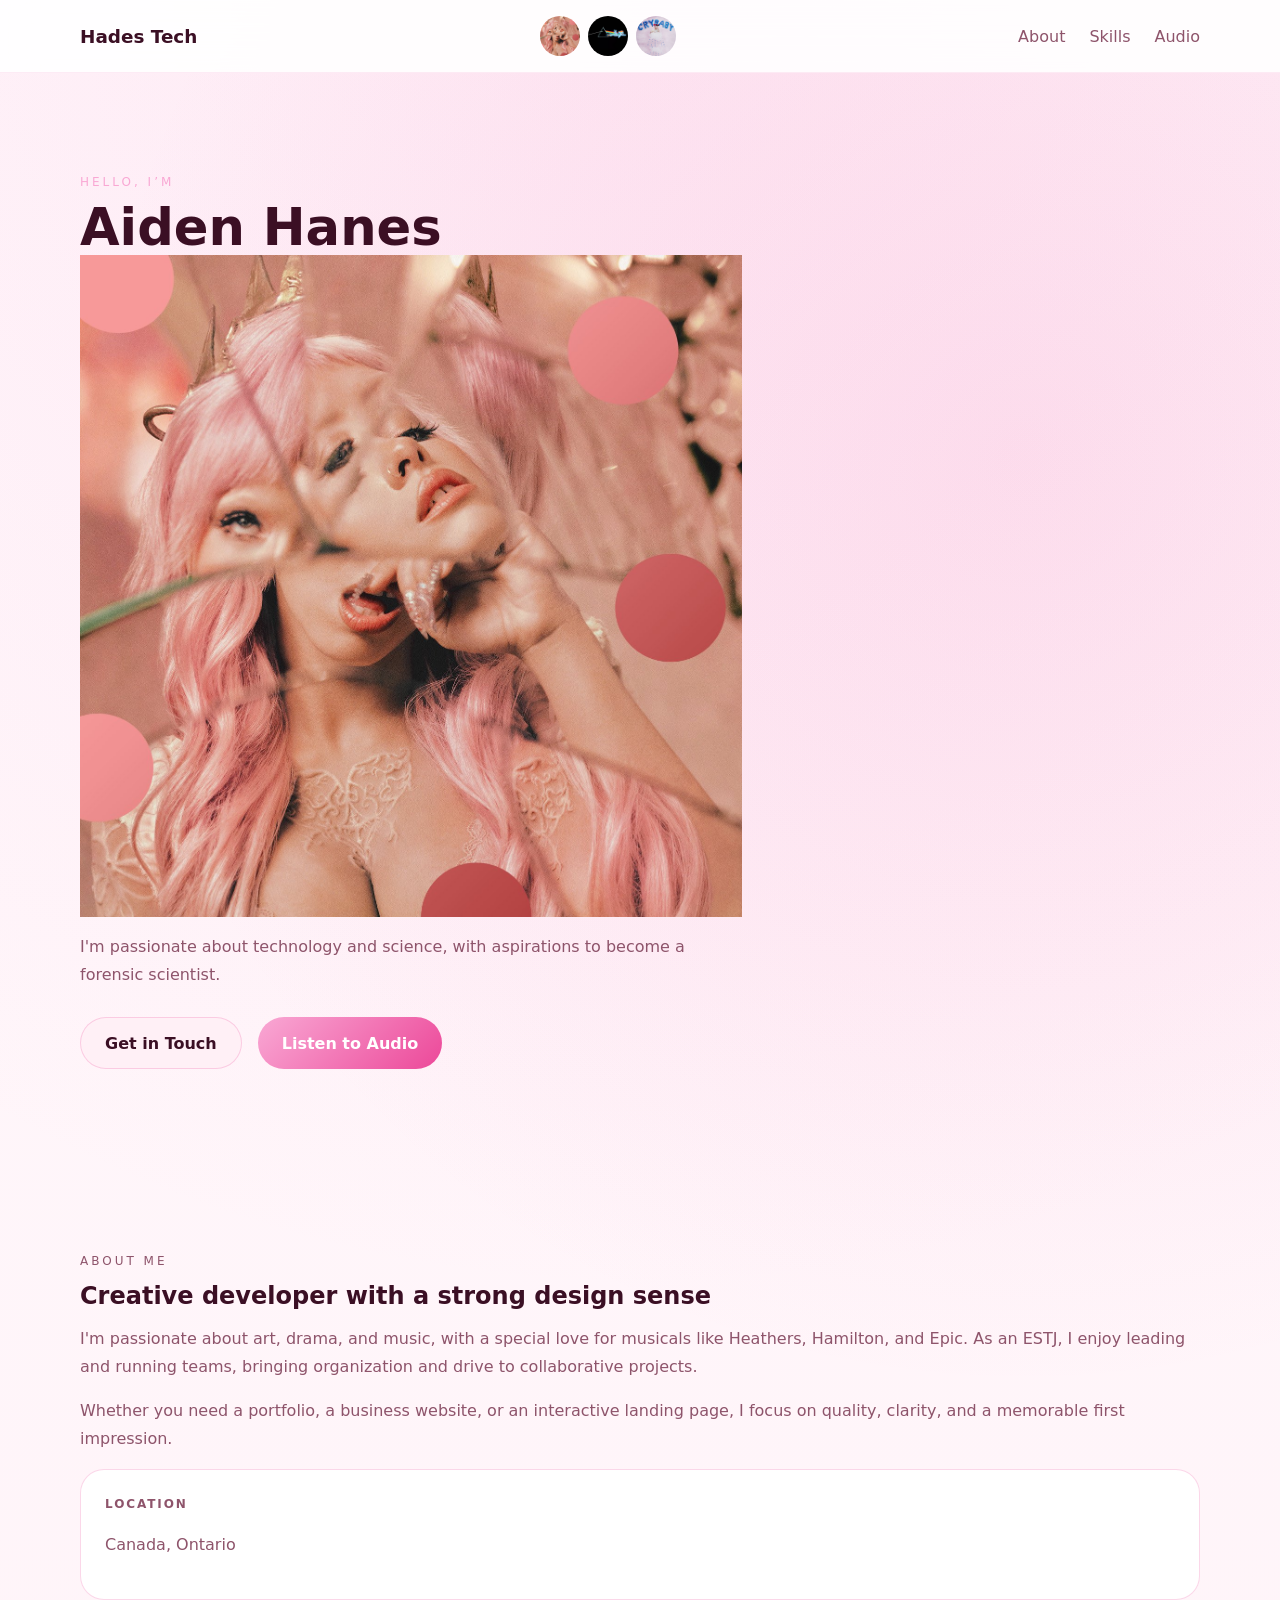
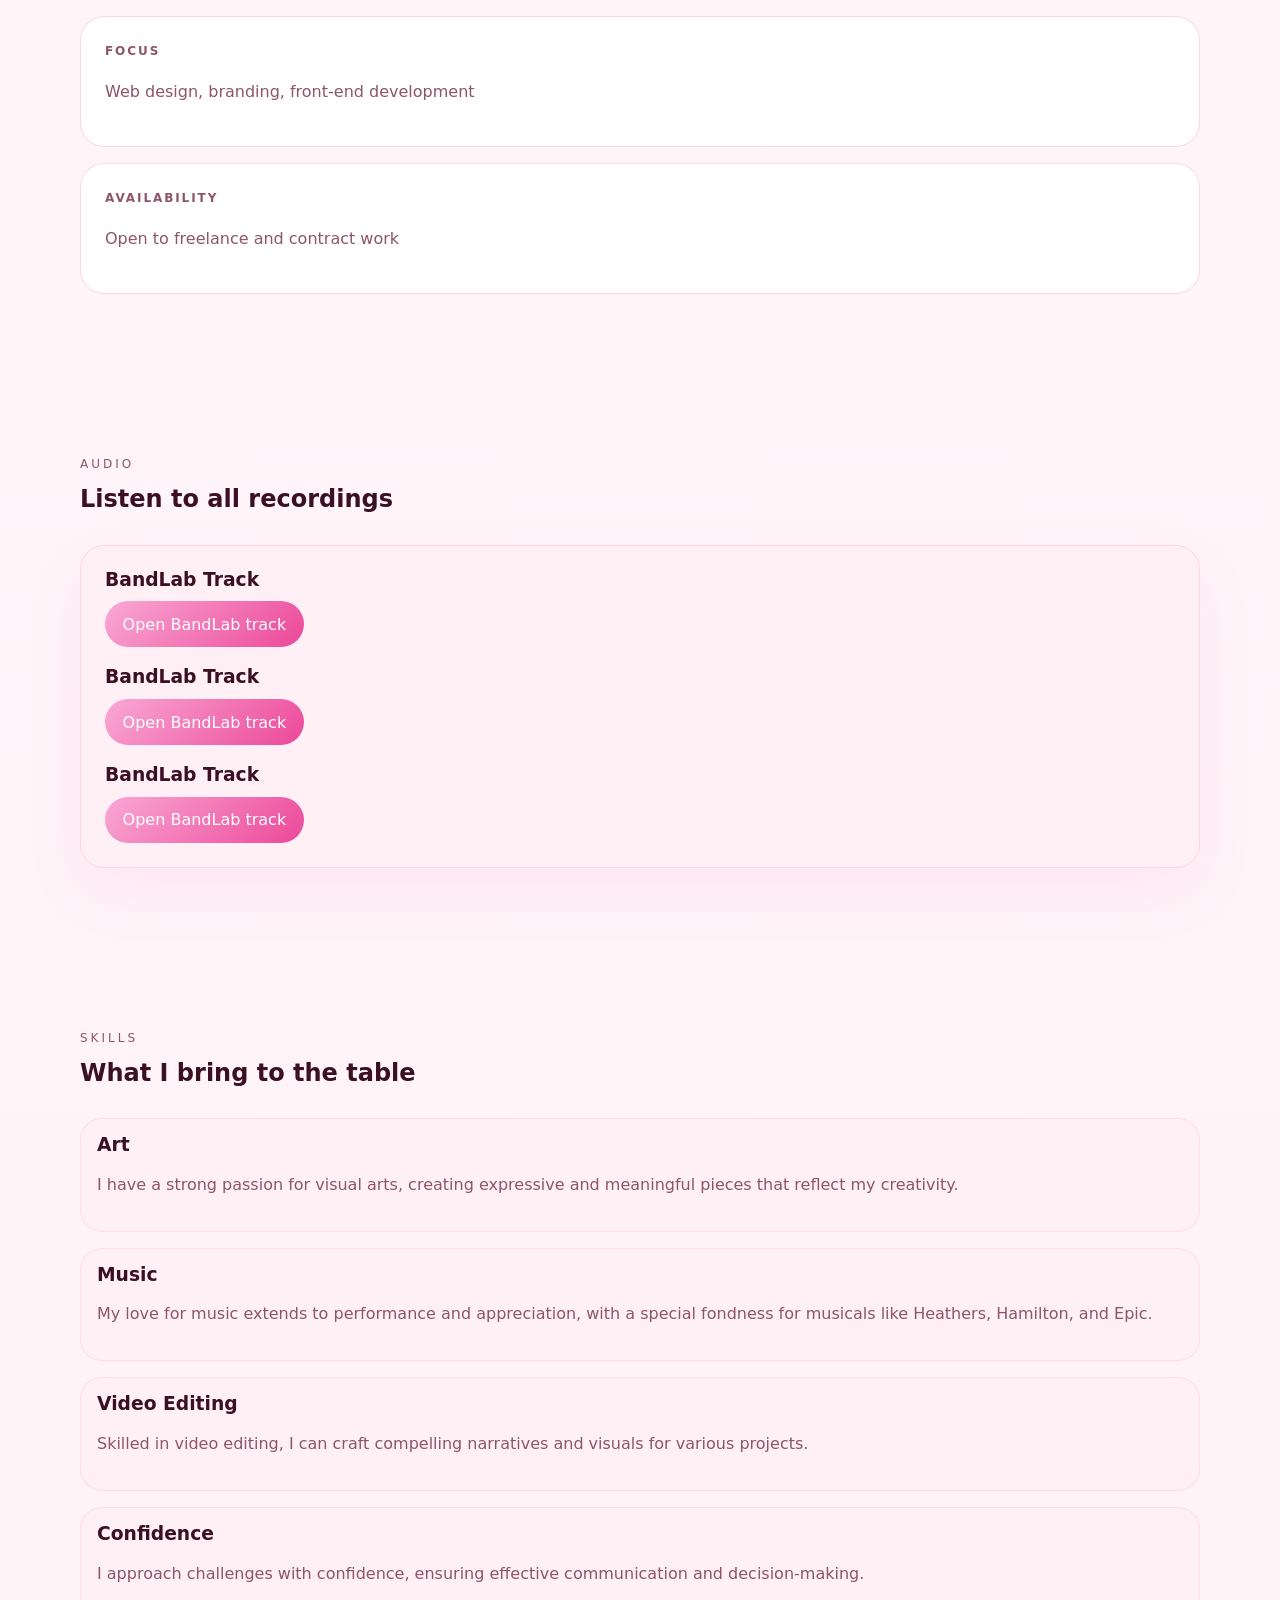
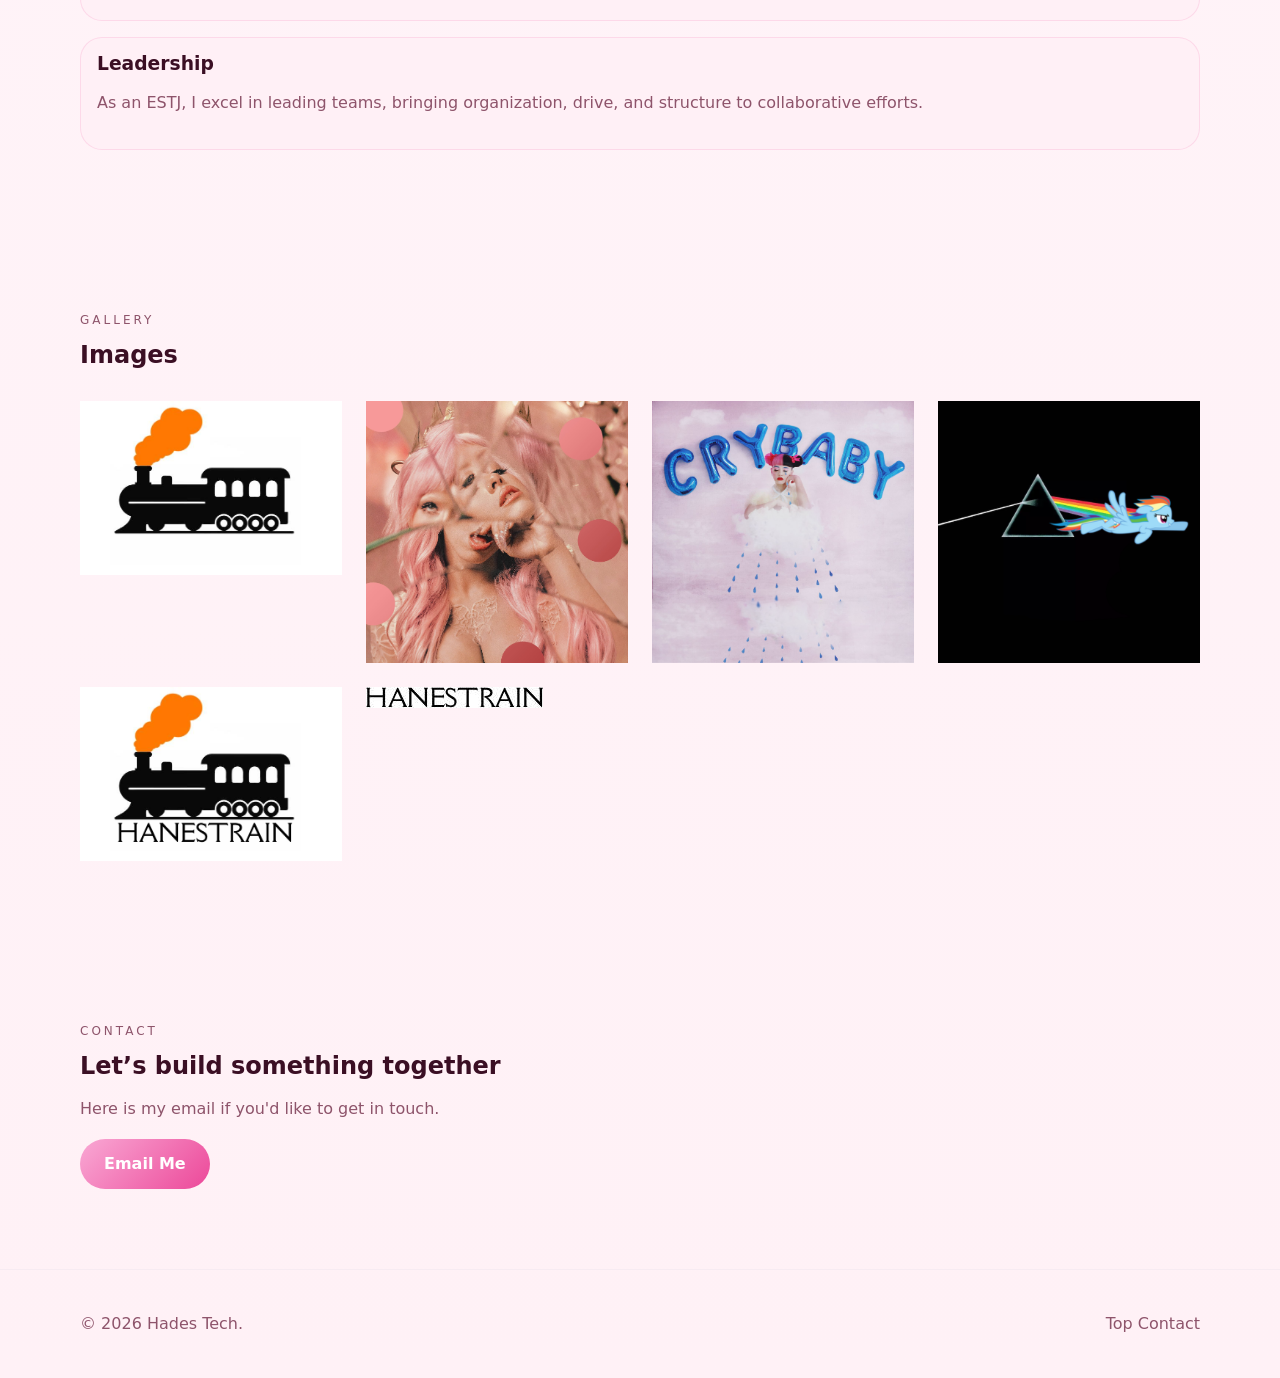
==== commit 38fd6995: "Update index.html" ====
--- a/index.html
+++ b/index.html
@@ -172,7 +172,7 @@
 
   <footer class="site-footer">
     <div class="container footer-content">
-      <p>© 2026 Your Name. Designed for your next portfolio.</p>
+      <p>© 2026 Hades Tech.</p>
       <div class="footer-links">
         <a href="#hero">Top</a>
         <a href="#contact">Contact</a>
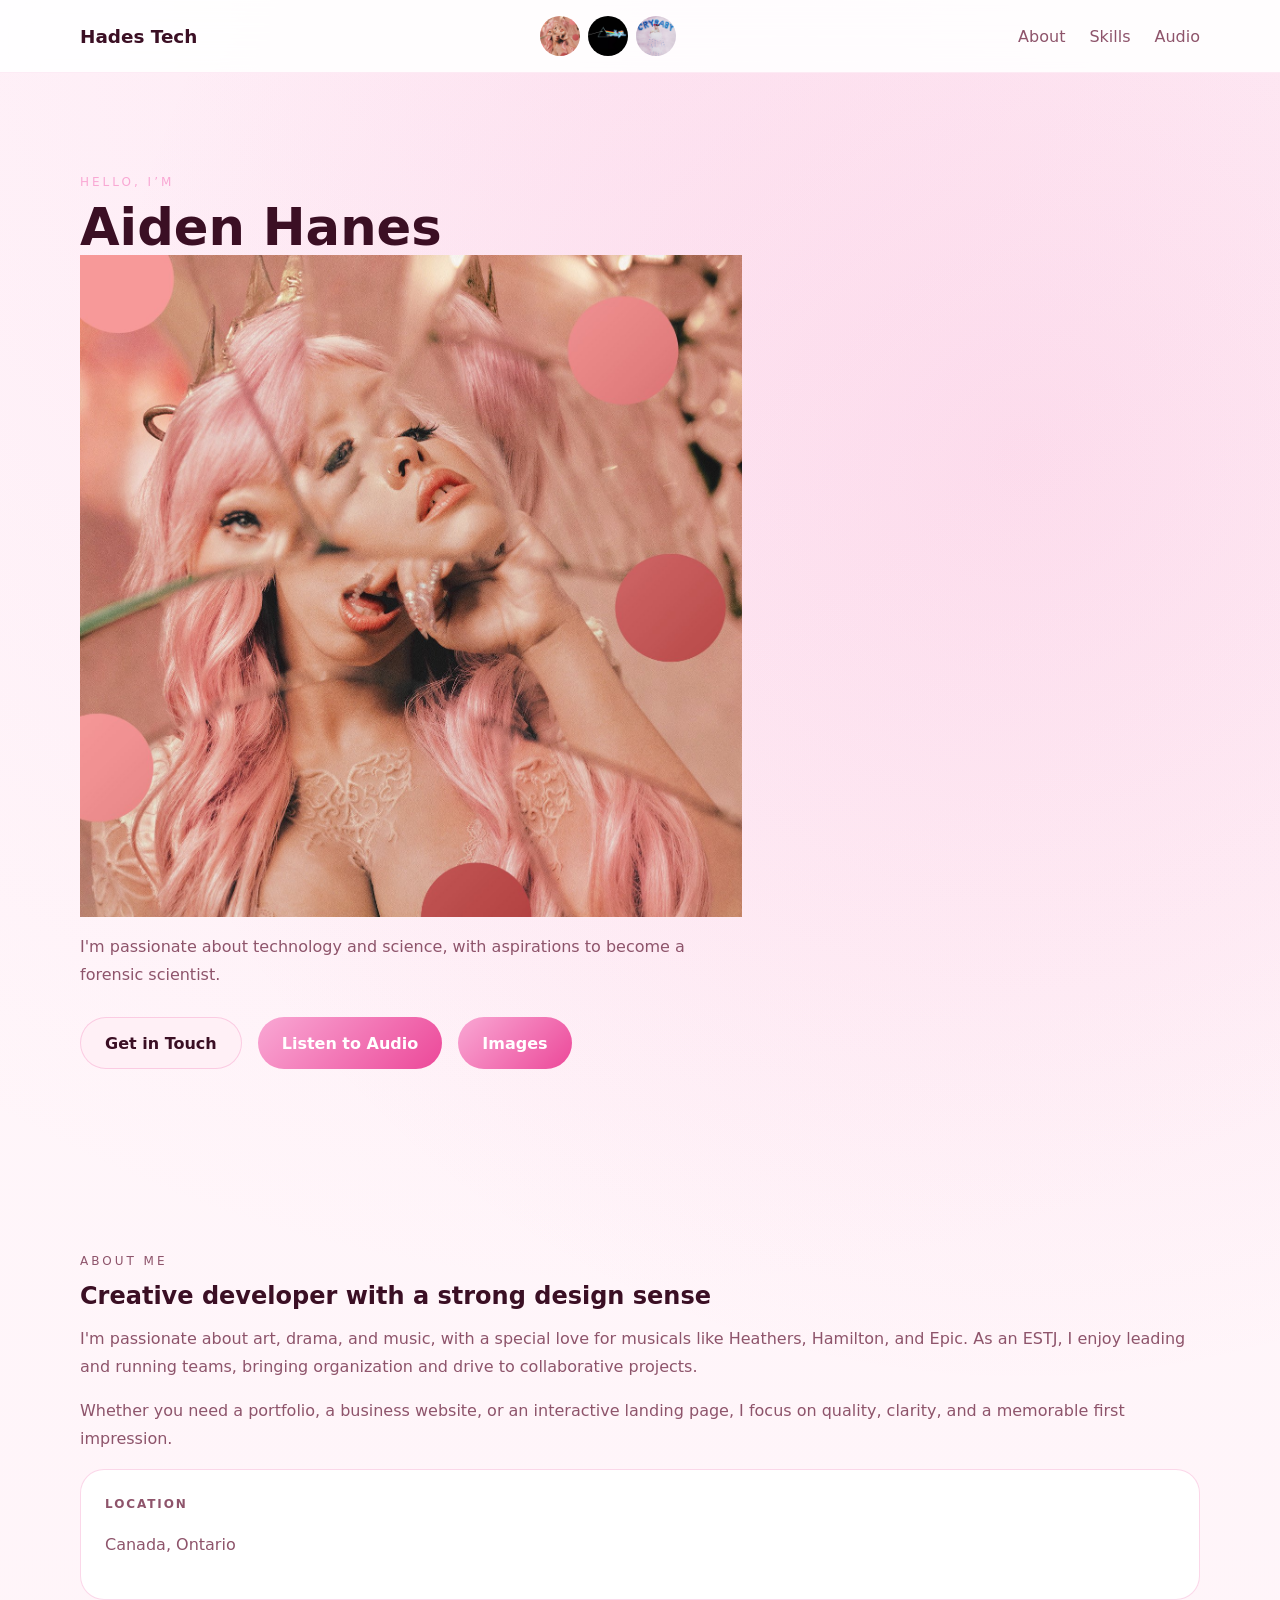
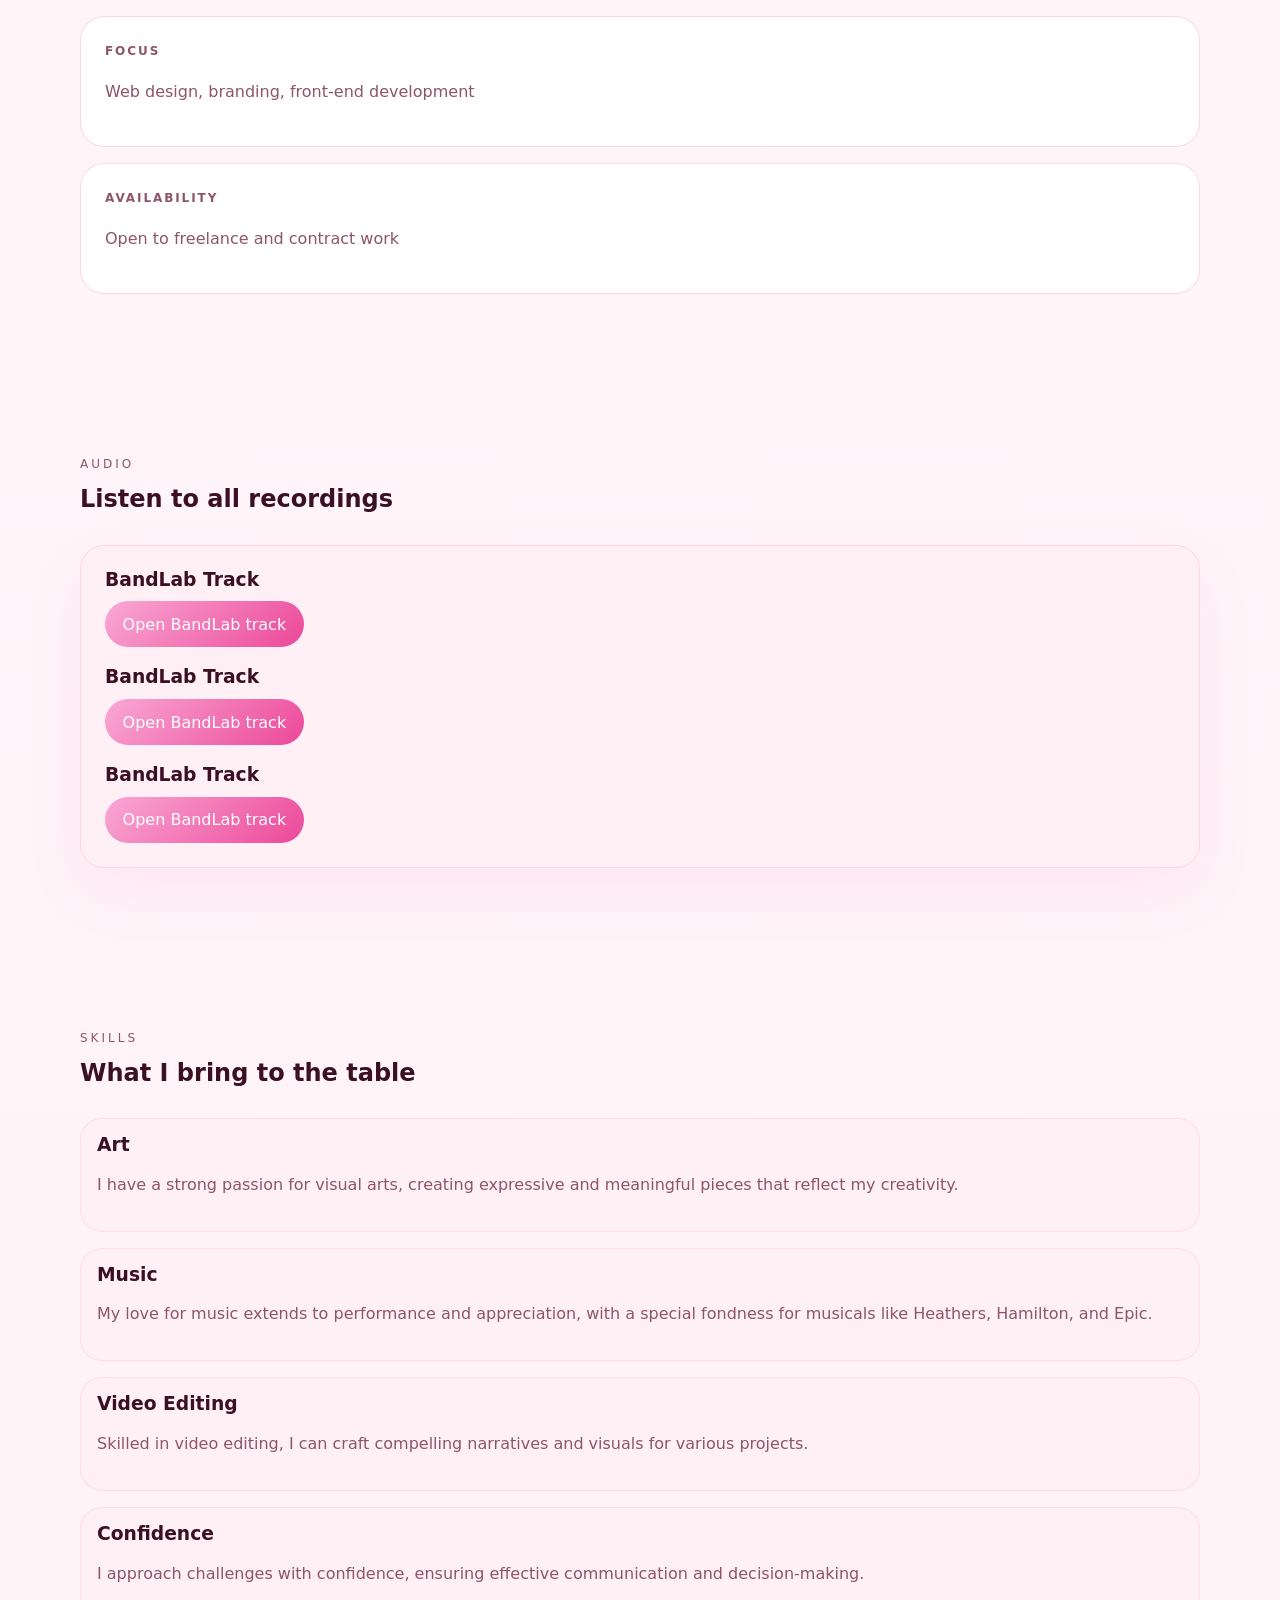
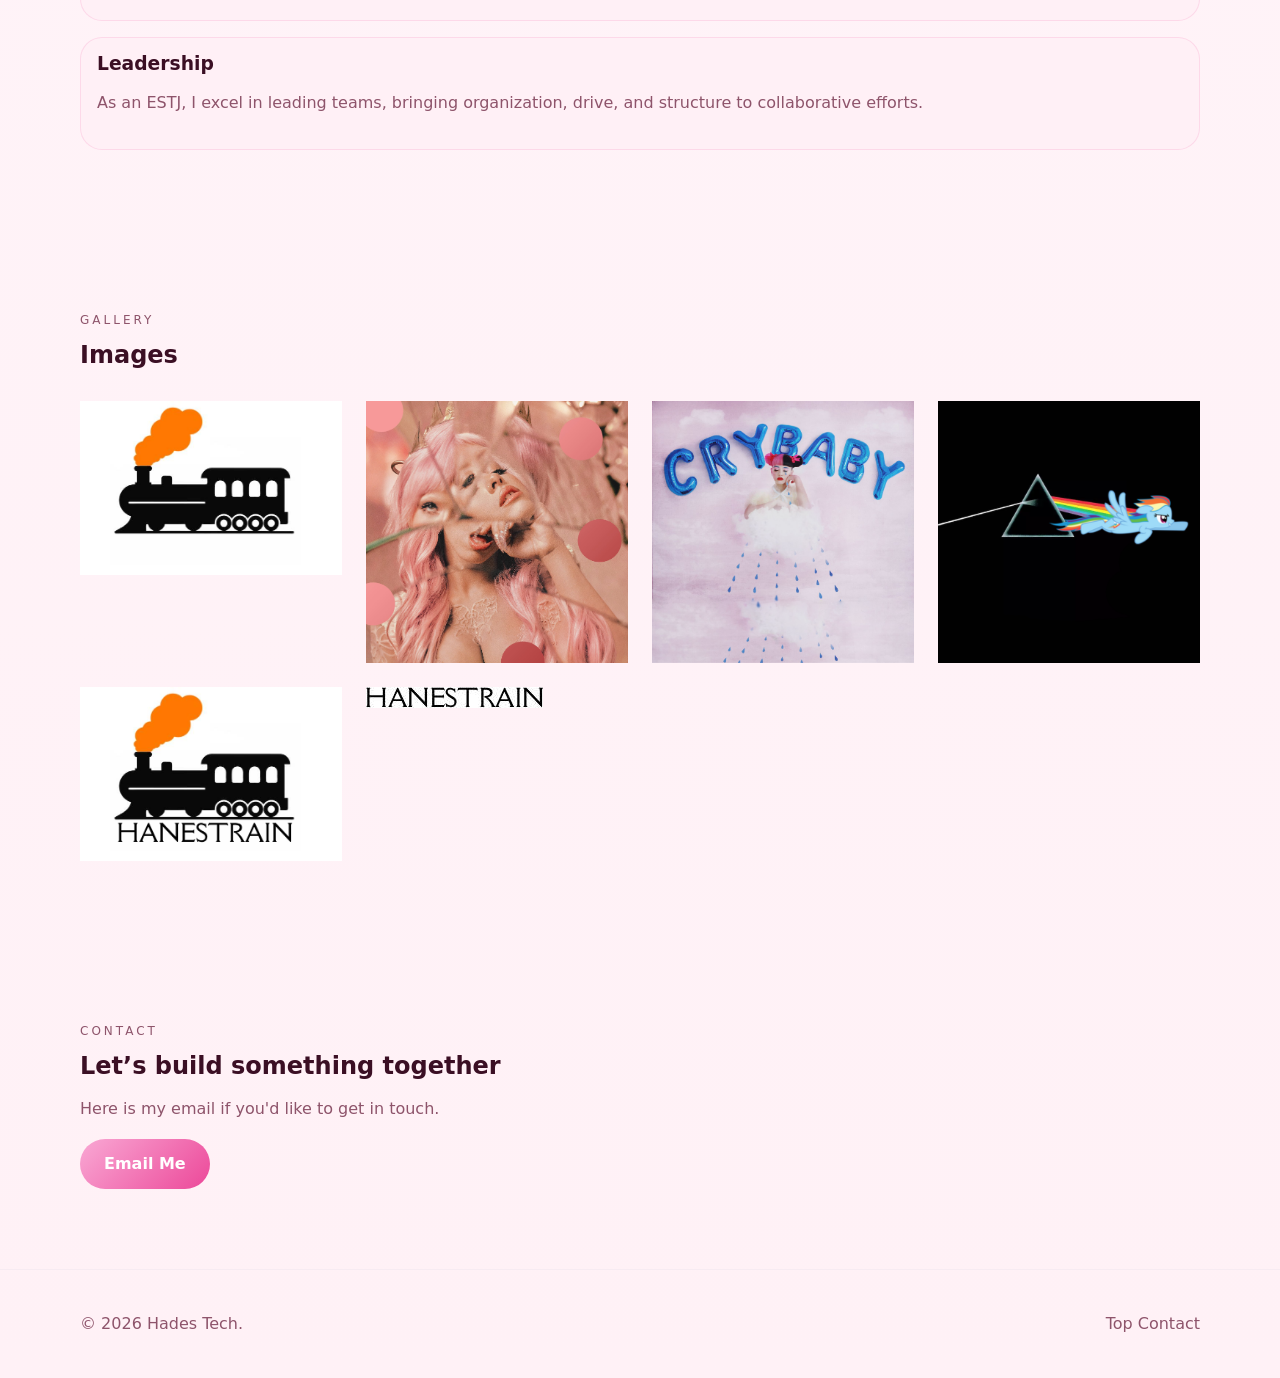
==== commit cba3a04b: "Update index.html" ====
--- a/index.html
+++ b/index.html
@@ -41,6 +41,7 @@
           <div class="hero-actions">
             <a class="button button-secondary" href="#contact">Get in Touch</a>
             <a class="button button-primary" href="#audio">Listen to Audio</a>
+             <a class="button button-primary" href="#image">Images</a>
           </div>
         </div>
       </div>
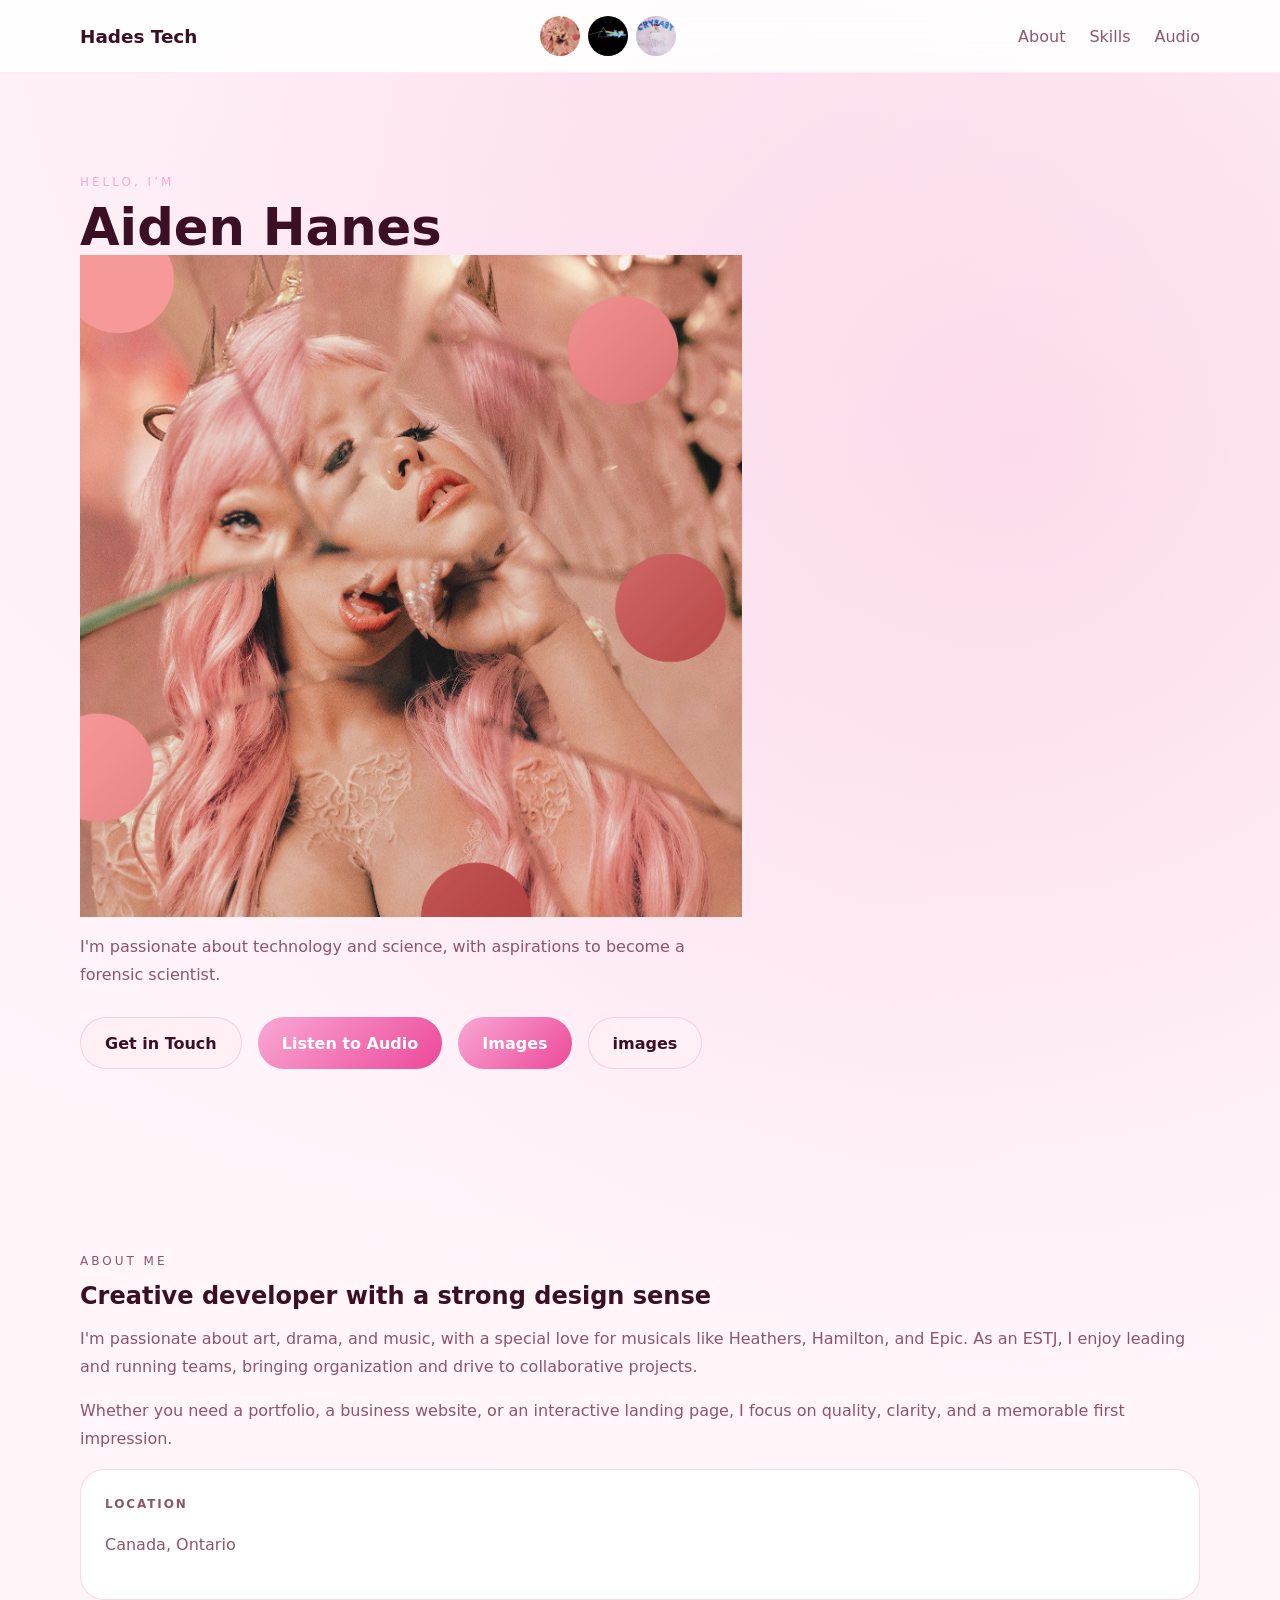
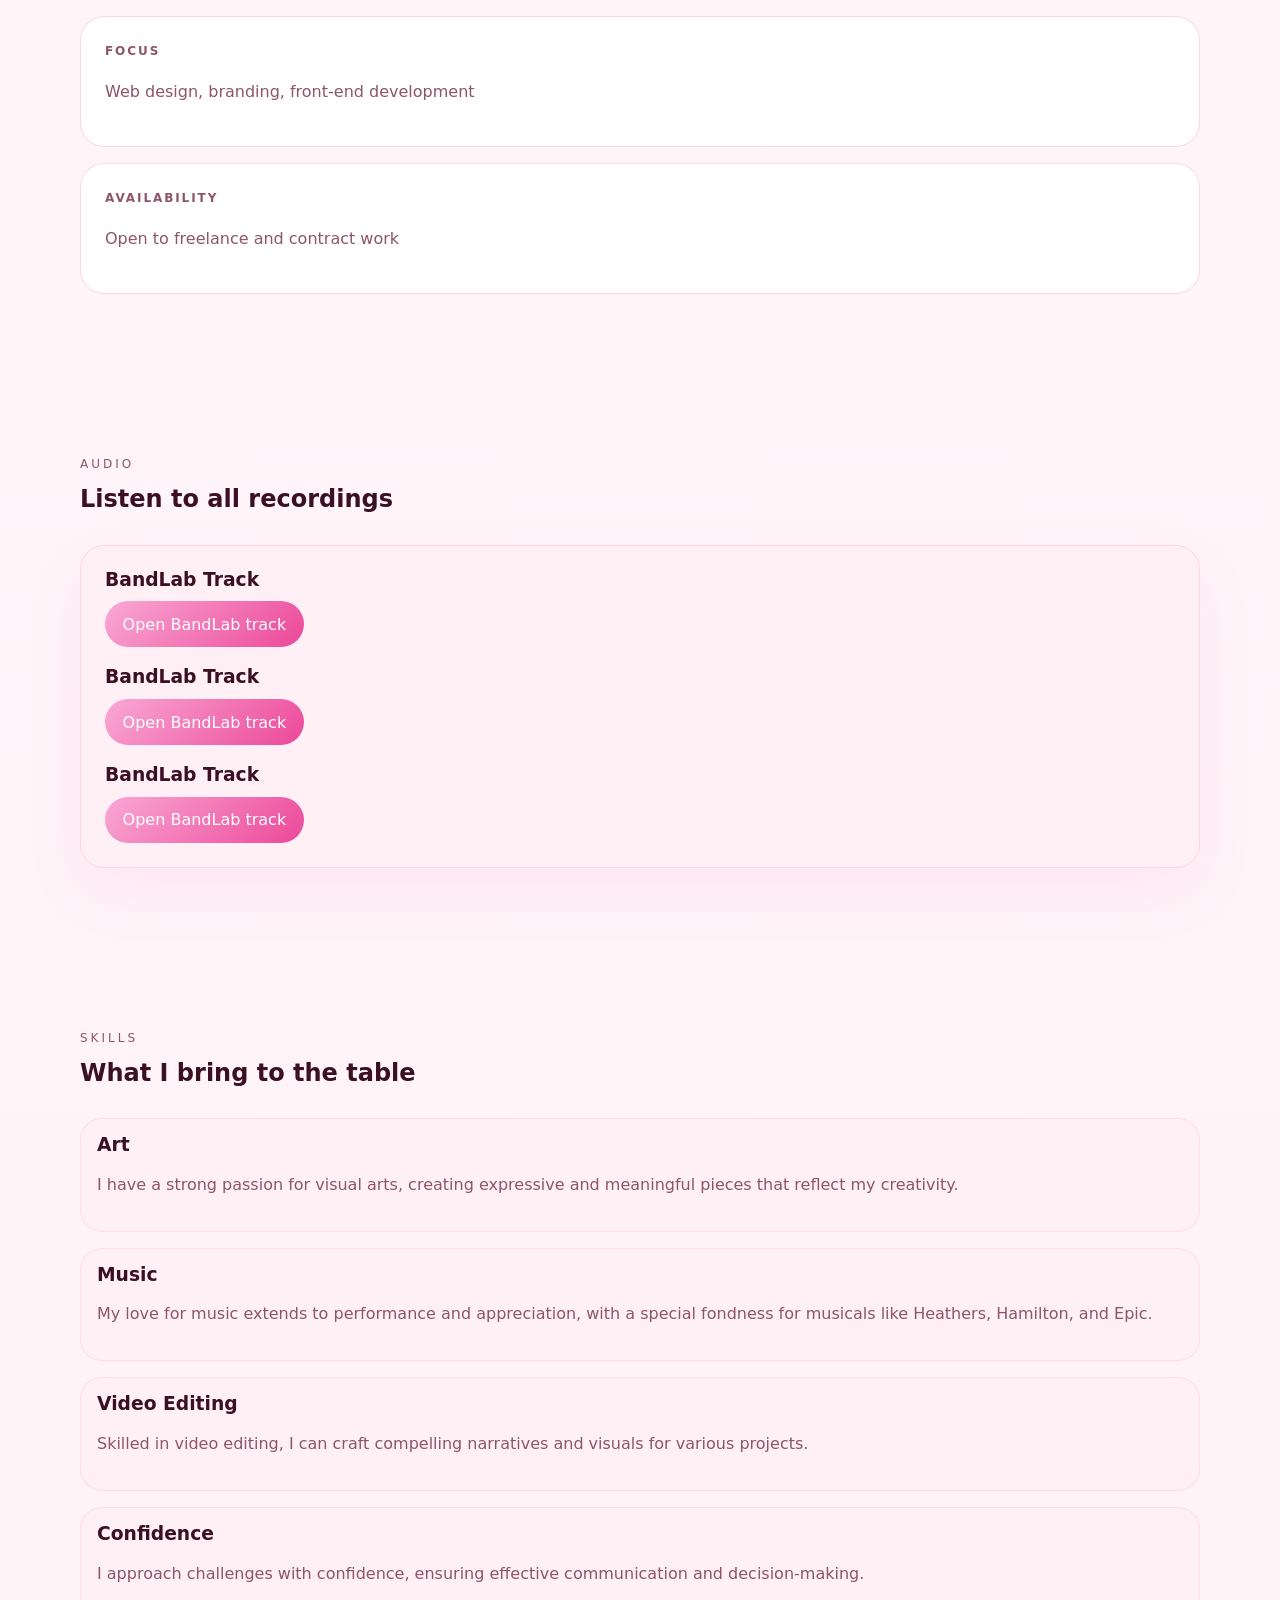
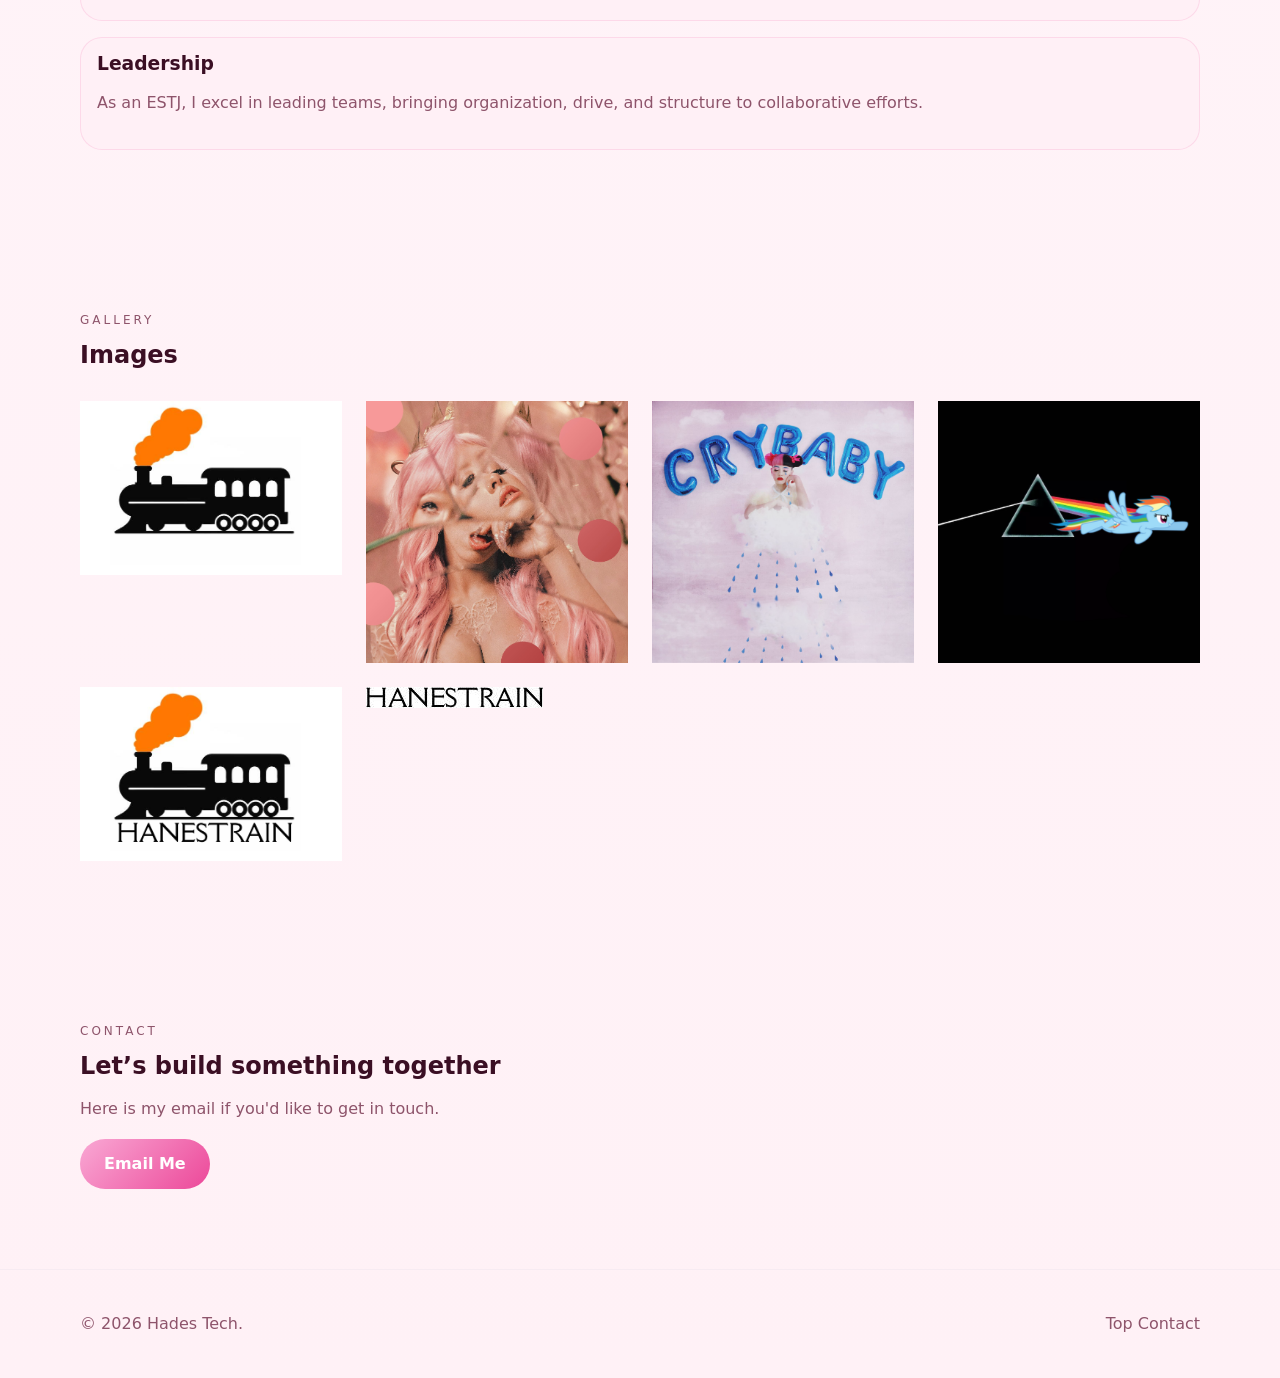
==== commit 391471b3: "Update index.html" ====
--- a/index.html
+++ b/index.html
@@ -41,7 +41,8 @@
           <div class="hero-actions">
             <a class="button button-secondary" href="#contact">Get in Touch</a>
             <a class="button button-primary" href="#audio">Listen to Audio</a>
-             <a class="button button-primary" href="#image">Images</a>
+             <a class="button button-primary" href="#image.html">Images</a>
+            <a class="button button-secondary" href="image.html">images</a>
           </div>
         </div>
       </div>
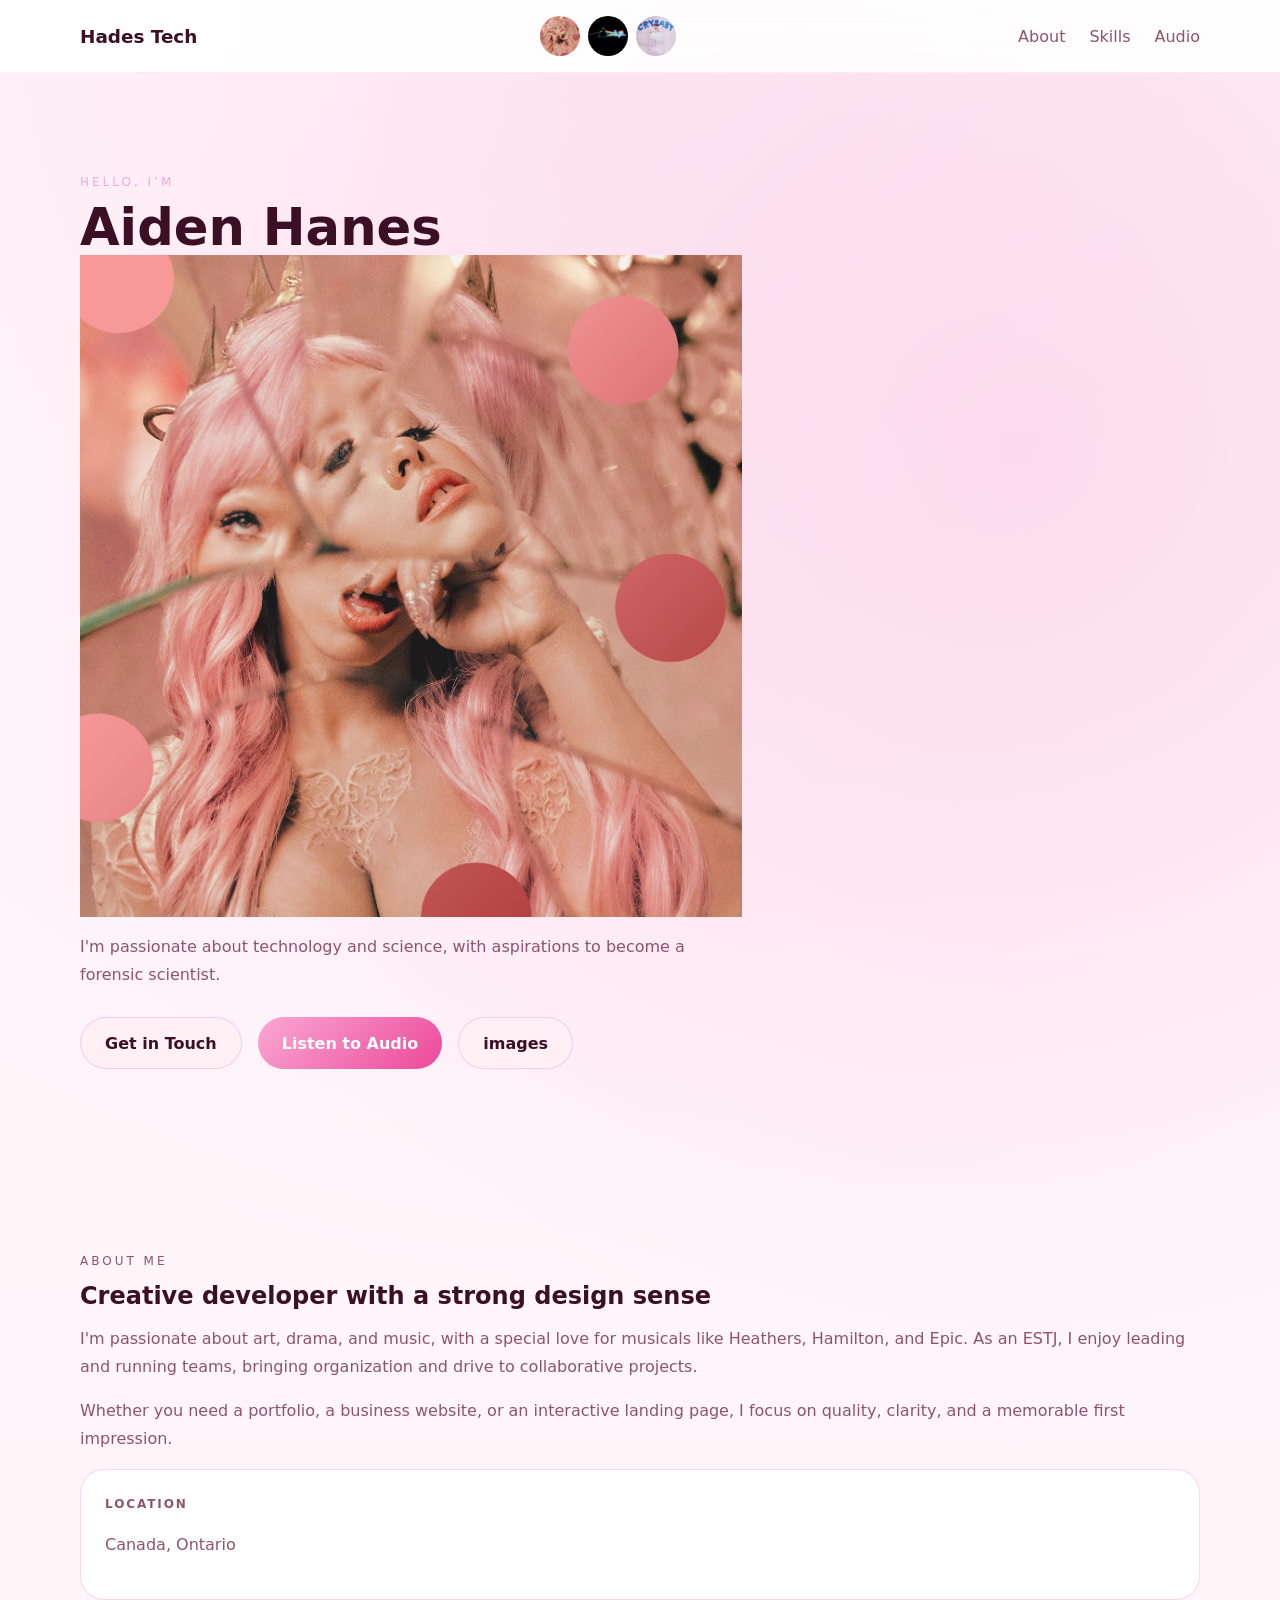
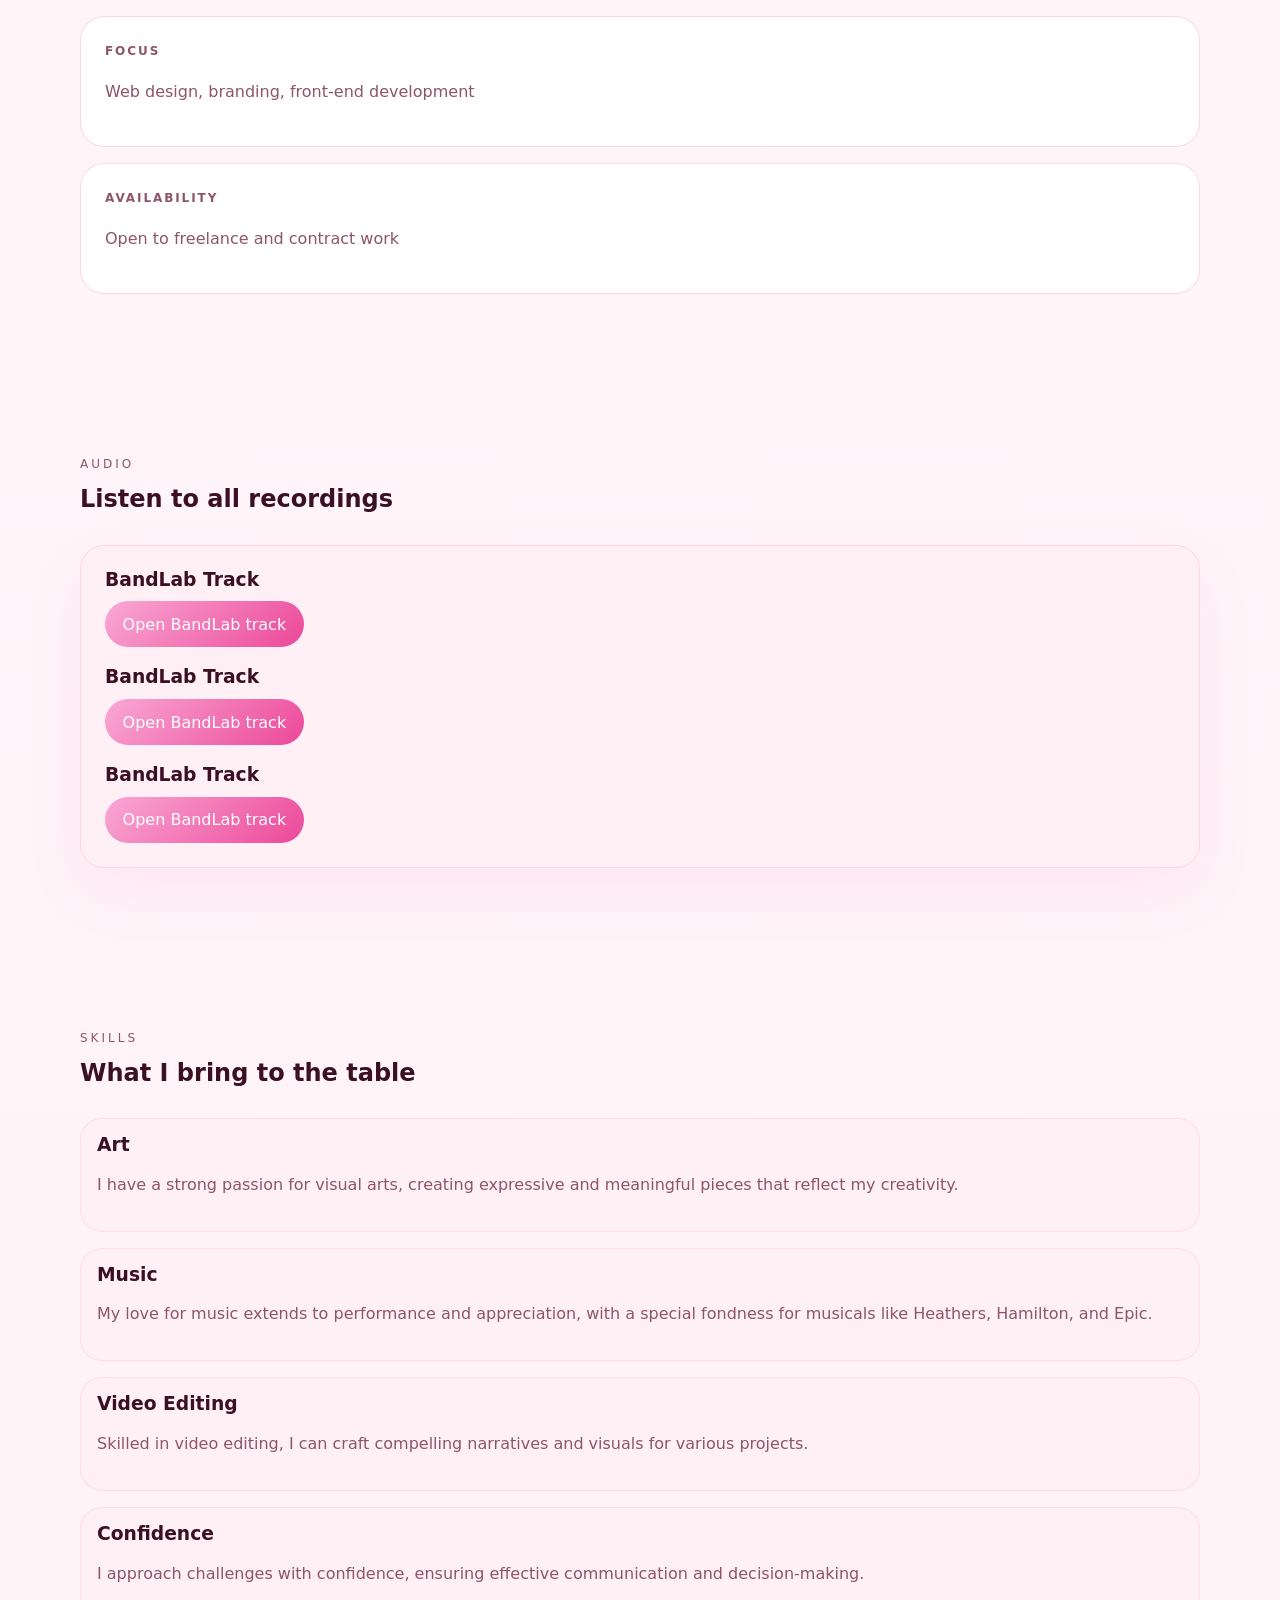
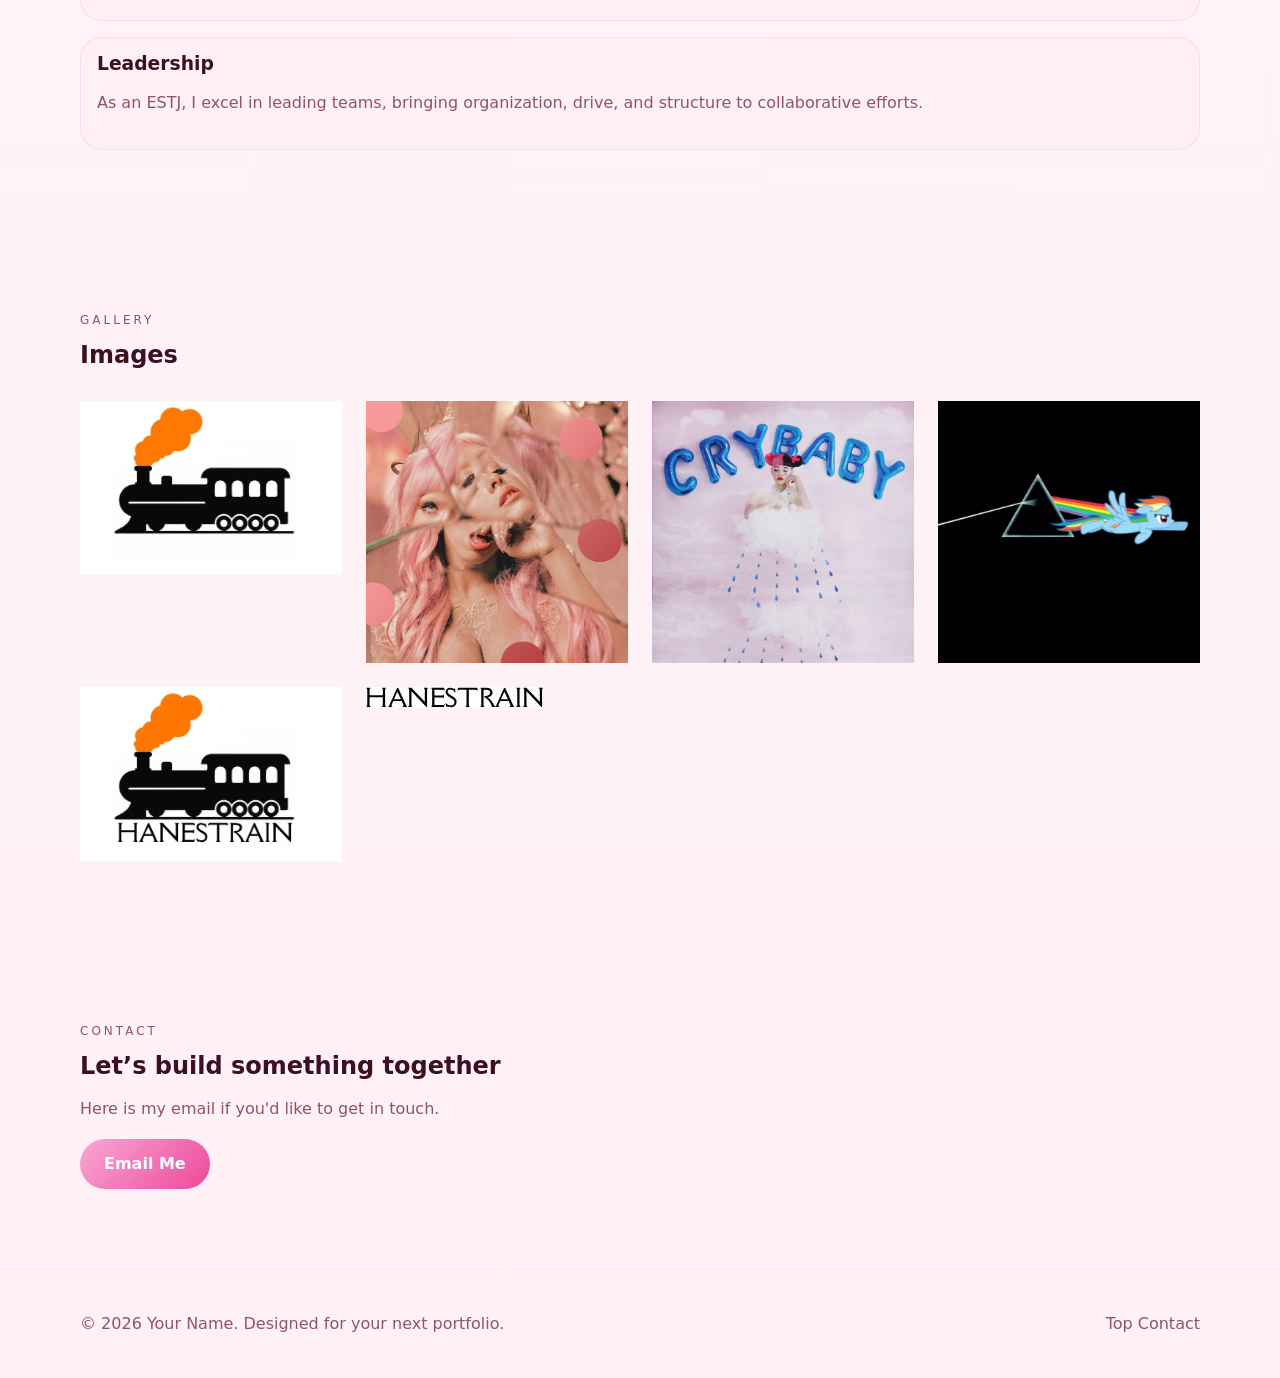
==== commit ff604cce: "Update index.html" ====
--- a/index.html
+++ b/index.html
@@ -41,7 +41,6 @@
           <div class="hero-actions">
             <a class="button button-secondary" href="#contact">Get in Touch</a>
             <a class="button button-primary" href="#audio">Listen to Audio</a>
-             <a class="button button-primary" href="#image.html">Images</a>
             <a class="button button-secondary" href="image.html">images</a>
           </div>
         </div>
@@ -174,7 +173,7 @@
 
   <footer class="site-footer">
     <div class="container footer-content">
-      <p>© 2026 Hades Tech.</p>
+      <p>© 2026 Your Name. Designed for your next portfolio.</p>
       <div class="footer-links">
         <a href="#hero">Top</a>
         <a href="#contact">Contact</a>
